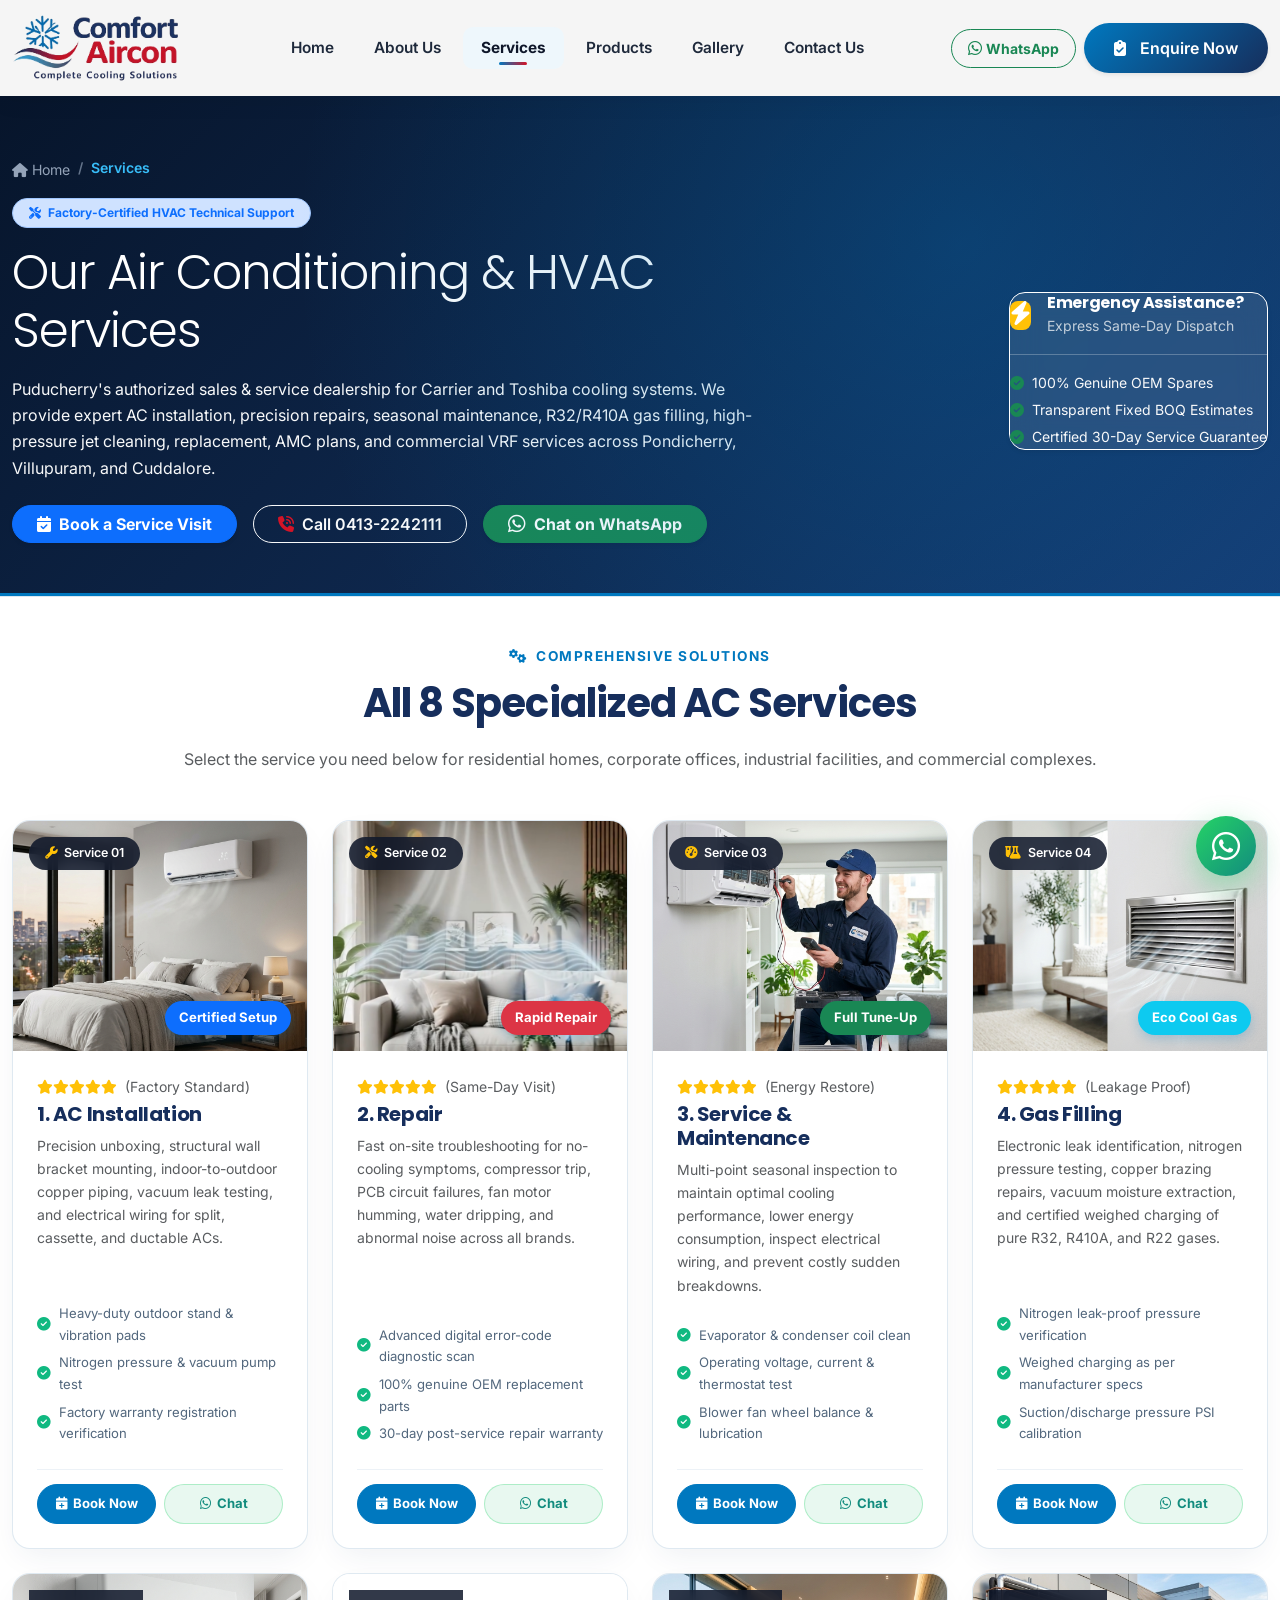
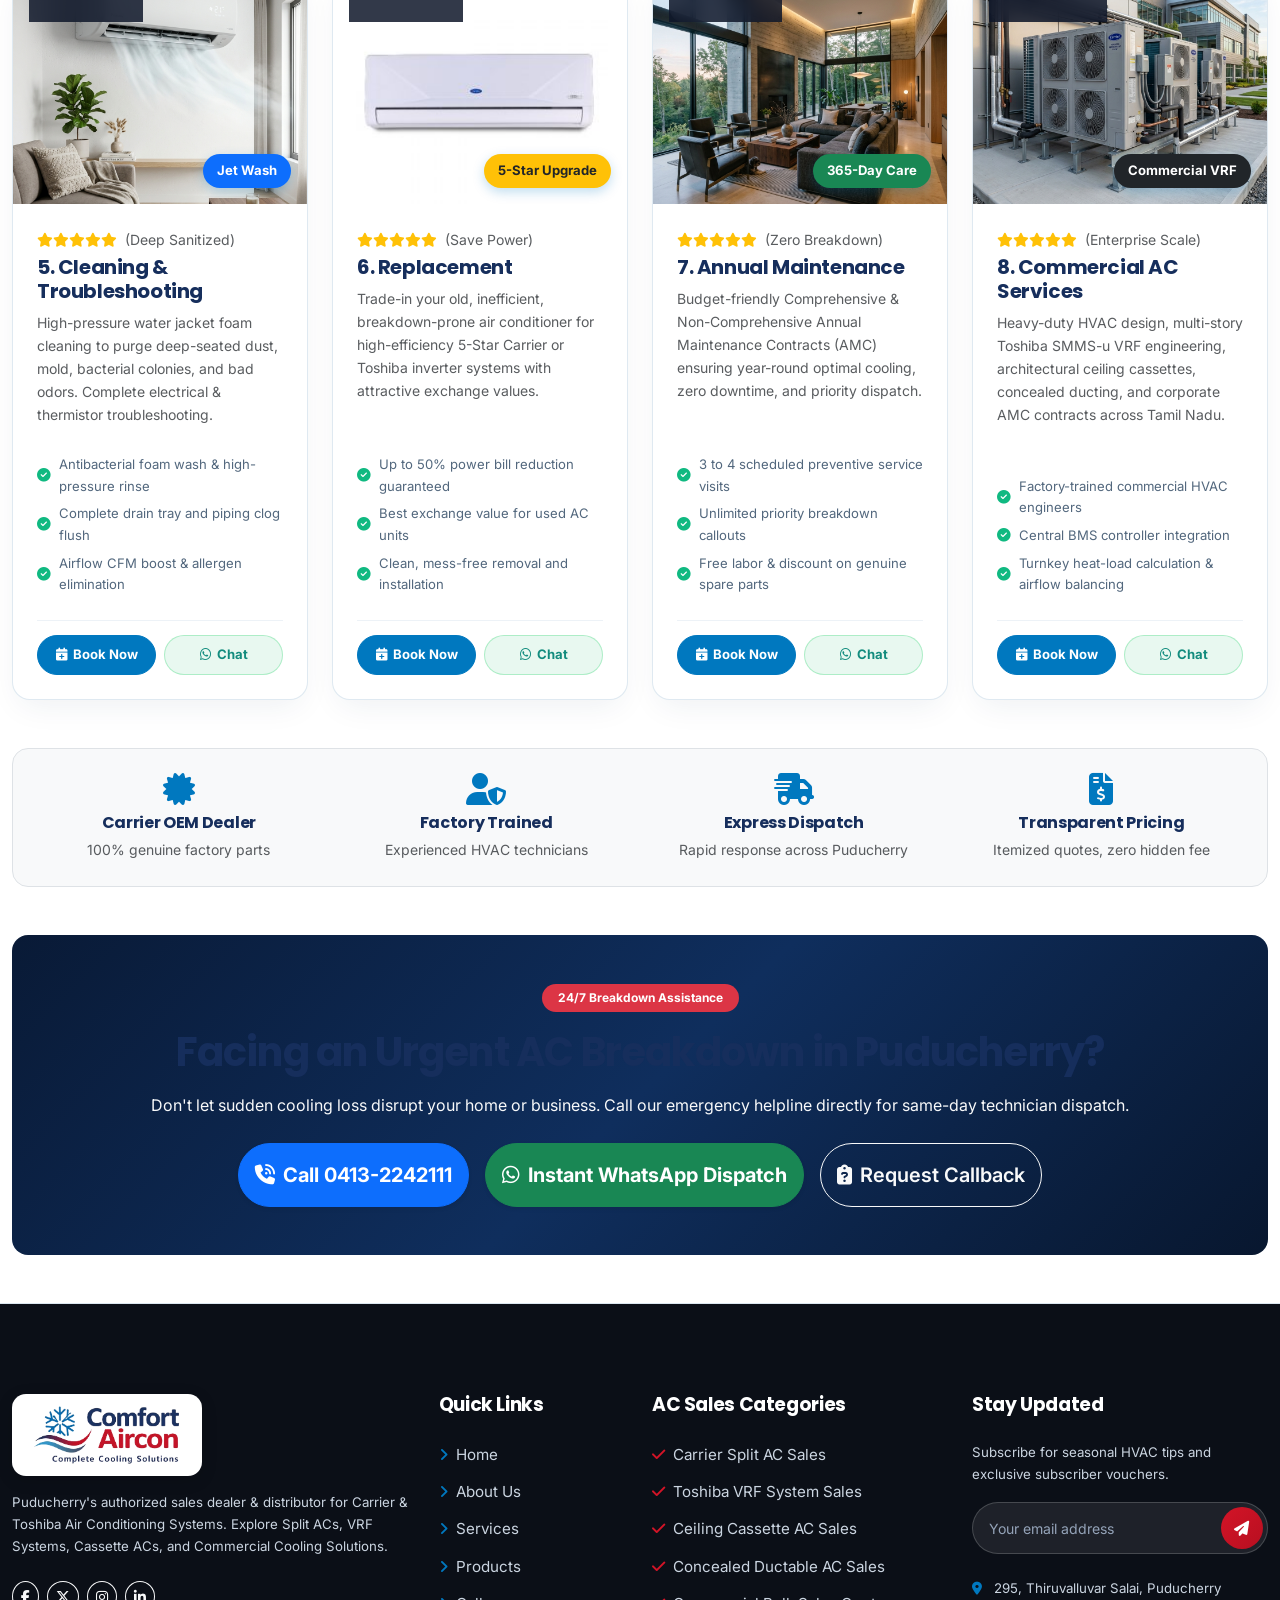
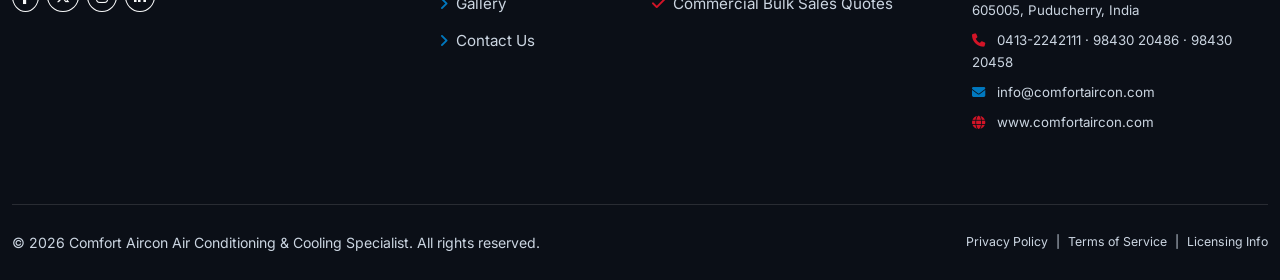
==== services.html @ bc4ba4ab "updates2" ====
<!DOCTYPE html>
<html lang="en">

<head>
    <meta charset="UTF-8">
    <meta name="viewport" content="width=device-width, initial-scale=1.0">
    <title>Air Conditioning Services & Maintenance | Comfort Aircon - Authorized Carrier & Toshiba Dealer</title>
    <meta name="description"
        content="Professional AC installation, repair, preventive maintenance, gas filling, jet wash cleaning, replacement, AMC, and commercial HVAC engineering in Pondicherry, Villupuram, and Cuddalore.">

    <!-- Favicon -->
    <link rel="icon" type="image/jpeg" href="images/logo.png">

    <!-- Google Fonts -->
    <link rel="preconnect" href="https://fonts.googleapis.com">
    <link rel="preconnect" href="https://fonts.gstatic.com" crossorigin>
    <link
        href="https://fonts.googleapis.com/css2?family=Inter:wght@300;400;500;600;700&family=Poppins:wght@500;600;700;800;900&display=swap"
        rel="stylesheet">

    <!-- Bootstrap 5.3 CDN -->
    <link href="https://cdn.jsdelivr.net/npm/bootstrap@5.3.3/dist/css/bootstrap.min.css" rel="stylesheet">

    <!-- FontAwesome Icons 6.5.1 CDN -->
    <link rel="stylesheet" href="https://cdnjs.cloudflare.com/ajax/libs/font-awesome/6.5.1/css/all.min.css">

    <!-- Custom CSS -->
    <link rel="stylesheet" href="style.css">
</head>

<body>



    <!-- 2. NAVIGATION BAR -->
    <nav class="navbar navbar-expand-xl navbar-hvac sticky-top" id="mainNav">
        <div class="container-xxl">
            <a class="navbar-brand d-flex align-items-center me-0 me-xl-4 py-0" href="#home">
                <img src="images/logo.png" alt="Comfort Aircon - Authorized Carrier AC Dealer" class="navbar-logo-img">
            </a>

            <button class="navbar-toggler border-0 shadow-none p-2" type="button" data-bs-toggle="collapse"
                data-bs-target="#hvacNavbarNav" aria-controls="hvacNavbarNav" aria-expanded="false"
                aria-label="Toggle navigation">
                <i class="fa-solid fa-bars-staggered fs-3 text-dark-navy"></i>
            </button>

            <div class="collapse navbar-collapse" id="hvacNavbarNav">
                <ul class="navbar-nav mx-auto mb-2 mb-xl-0 align-items-xl-center gap-xl-1">
                    <li class="nav-item"><a class="nav-link" href="index.html">Home</a></li>
                    <li class="nav-item"><a class="nav-link" href="about.html">About Us</a></li>
                    <li class="nav-item"><a class="nav-link active" href="services.html">Services</a></li>
                    <li class="nav-item"><a class="nav-link" href="products.html">Products</a></li>
                    <li class="nav-item"><a class="nav-link" href="gallery.html">Gallery</a></li>
                    <li class="nav-item"><a class="nav-link" href="contact.html">Contact Us</a></li>
                </ul>

                <div class="d-flex align-items-center gap-2 pt-3 pt-xl-0">
                    <a href="https://wa.me/919843020486?text=Hi%20Comfort%20Aircon%2C%20I%20would%20like%20to%20enquire%20about%20Carrier%20AC%20sales%20and%20service."
                        target="_blank"
                        class="btn btn-sm btn-outline-success rounded-pill px-3 py-2 fw-bold d-none d-lg-inline-flex align-items-center gap-1">
                        <i class="fa-brands fa-whatsapp fs-6"></i> WhatsApp
                    </a>

                    <a href="#appointmentModal" class="btn btn-custom-primary shadow-sm" data-bs-toggle="modal"
                        data-bs-target="#appointmentModal">
                        <i class="fa-solid fa-clipboard-check me-1"></i> Enquire Now
                    </a>
                </div>
            </div>
        </div>
    </nav>

    <!-- PAGE HEADER BANNER -->
    <header class="page-header-section">
        <div class="container-xxl">
            <nav aria-label="breadcrumb" class="mb-3">
                <ol class="breadcrumb breadcrumb-nav mb-0">
                    <li class="breadcrumb-item"><a href="index.html"><i class="fa-solid fa-house me-1"></i>Home</a></li>
                    <li class="breadcrumb-item active" aria-current="page">Services</li>
                </ol>
            </nav>
            <div class="row align-items-center gy-4">
                <div class="col-lg-8">
                    <span class="badge bg-primary-subtle text-primary border border-primary-subtle px-3 py-2 rounded-pill fw-bold small mb-3">
                        <i class="fa-solid fa-screwdriver-wrench me-1"></i> Factory-Certified HVAC Technical Support
                    </span>
                    <h1 class="display-5 fw-extrabold text-white mb-3">
                        Our Air Conditioning &amp; HVAC Services
                    </h1>
                    <p class="text-light opacity-90 fs-6 col-lg-11 mb-4">
                        Puducherry's authorized sales &amp; service dealership for Carrier and Toshiba cooling systems. We provide expert AC installation, precision repairs, seasonal maintenance, R32/R410A gas filling, high-pressure jet cleaning, replacement, AMC plans, and commercial VRF services across Pondicherry, Villupuram, and Cuddalore.
                    </p>
                    <div class="d-flex flex-wrap gap-3">
                        <a href="#appointmentModal" data-bs-toggle="modal" data-bs-target="#appointmentModal"
                            class="btn btn-primary rounded-pill px-4 py-2.5 fw-bold shadow-sm d-inline-flex align-items-center gap-2">
                            <i class="fa-solid fa-calendar-check"></i> Book a Service Visit
                        </a>
                        <a href="tel:04132242111"
                            class="btn btn-outline-light rounded-pill px-4 py-2.5 fw-semibold d-inline-flex align-items-center gap-2">
                            <i class="fa-solid fa-phone-volume text-accent-orange"></i> Call 0413-2242111
                        </a>
                        <a href="https://wa.me/919843020486?text=Hi%20Comfort%20Aircon%2C%20I%20would%20like%20to%20book%20an%20AC%20service."
                            target="_blank" rel="noopener noreferrer"
                            class="btn btn-success rounded-pill px-4 py-2.5 fw-bold shadow-sm d-inline-flex align-items-center gap-2">
                            <i class="fa-brands fa-whatsapp fs-5"></i> Chat on WhatsApp
                        </a>
                    </div>
                </div>
                <div class="col-lg-4 text-center text-lg-end d-none d-lg-block">
                    <div class="p-3.5 bg-white bg-opacity-10 rounded-4 border border-white border-opacity-20 d-inline-block text-start shadow-sm" style="backdrop-filter: blur(14px);">
                        <div class="d-flex align-items-center gap-3 mb-2">
                            <div class="p-2.5 rounded-3 bg-warning text-dark"><i class="fa-solid fa-bolt fs-4 text-white"></i></div>
                            <div>
                                <h6 class="mb-0 text-white fw-bold">Emergency Assistance?</h6>
                                <small class="text-light opacity-75">Express Same-Day Dispatch</small>
                            </div>
                        </div>
                        <hr class="my-2.5 border-white border-opacity-20">
                        <small class="text-light opacity-90 d-block mb-1"><i class="fa-solid fa-circle-check text-success me-1"></i> 100% Genuine OEM Spares</small>
                        <small class="text-light opacity-90 d-block mb-1"><i class="fa-solid fa-circle-check text-success me-1"></i> Transparent Fixed BOQ Estimates</small>
                        <small class="text-light opacity-90 d-block"><i class="fa-solid fa-circle-check text-success me-1"></i> Certified 30-Day Service Guarantee</small>
                    </div>
                </div>
            </div>
        </div>
    </header>

    <!-- 8 CORE SERVICES SECTION -->
    <main class="services-section py-5" id="services-grid" style="background: #FFFFFF;">
        <div class="container-xxl">
            <div class="text-center max-w-700 mx-auto mb-5">
                <span class="section-tag"><i class="fa-solid fa-gears me-1"></i> Comprehensive Solutions</span>
                <h2 class="section-title display-6 fw-bold">All 8 Specialized AC Services</h2>
                <p class="text-muted fs-6">Select the service you need below for residential homes, corporate offices, industrial facilities, and commercial complexes.</p>
            </div>

            <div class="row g-4">
                <!-- Service 1: AC Installation -->
                <div class="col-lg-3 col-md-6">
                    <div class="service-card d-flex flex-column h-100">
                        <div class="service-img-wrapper">
                            <img src="images/carrier-split.png" alt="AC Installation Service - Carrier & Toshiba">
                            <span class="service-badge"><i class="fa-solid fa-wrench me-1 text-warning"></i> Service 01</span>
                            <span class="service-price-tag bg-primary text-white">Certified Setup</span>
                        </div>
                        <div class="service-card-body d-flex flex-column flex-grow-1">
                            <div class="text-warning small mb-1">
                                <i class="fa-solid fa-star"></i><i class="fa-solid fa-star"></i><i class="fa-solid fa-star"></i><i class="fa-solid fa-star"></i><i class="fa-solid fa-star"></i>
                                <span class="text-muted ms-1">(Factory Standard)</span>
                            </div>
                            <h4 class="fw-bold fs-5 mb-2">1. AC Installation</h4>
                            <p class="text-muted small mb-3">
                                Precision unboxing, structural wall bracket mounting, indoor-to-outdoor copper piping, vacuum leak testing, and electrical wiring for split, cassette, and ductable ACs.
                            </p>
                            <ul class="service-card-feature-list">
                                <li><i class="fa-solid fa-circle-check"></i> Heavy-duty outdoor stand &amp; vibration pads</li>
                                <li><i class="fa-solid fa-circle-check"></i> Nitrogen pressure &amp; vacuum pump test</li>
                                <li><i class="fa-solid fa-circle-check"></i> Factory warranty registration verification</li>
                            </ul>
                            <div class="service-action-buttons">
                                <button class="btn-service-book" data-bs-toggle="modal" data-bs-target="#appointmentModal">
                                    <i class="fa-solid fa-calendar-plus"></i> Book Now
                                </button>
                                <a href="https://wa.me/919843020486?text=Hi%20Comfort%20Aircon%2C%20I%20would%20like%20to%20book%20AC%20Installation%20service." target="_blank" class="btn-service-whatsapp" title="WhatsApp Enquiry">
                                    <i class="fa-brands fa-whatsapp"></i> Chat
                                </a>
                            </div>
                        </div>
                    </div>
                </div>

                <!-- Service 2: Repair -->
                <div class="col-lg-3 col-md-6">
                    <div class="service-card d-flex flex-column h-100">
                        <div class="service-img-wrapper">
                            <img src="images/videoframe_5055.png" alt="AC Repair Service - Fast Troubleshooting">
                            <span class="service-badge"><i class="fa-solid fa-screwdriver-wrench me-1 text-warning"></i> Service 02</span>
                            <span class="service-price-tag bg-danger text-white">Rapid Repair</span>
                        </div>
                        <div class="service-card-body d-flex flex-column flex-grow-1">
                            <div class="text-warning small mb-1">
                                <i class="fa-solid fa-star"></i><i class="fa-solid fa-star"></i><i class="fa-solid fa-star"></i><i class="fa-solid fa-star"></i><i class="fa-solid fa-star"></i>
                                <span class="text-muted ms-1">(Same-Day Visit)</span>
                            </div>
                            <h4 class="fw-bold fs-5 mb-2">2. Repair</h4>
                            <p class="text-muted small mb-3">
                                Fast on-site troubleshooting for no-cooling symptoms, compressor trip, PCB circuit failures, fan motor humming, water dripping, and abnormal noise across all brands.
                            </p>
                            <ul class="service-card-feature-list">
                                <li><i class="fa-solid fa-circle-check"></i> Advanced digital error-code diagnostic scan</li>
                                <li><i class="fa-solid fa-circle-check"></i> 100% genuine OEM replacement parts</li>
                                <li><i class="fa-solid fa-circle-check"></i> 30-day post-service repair warranty</li>
                            </ul>
                            <div class="service-action-buttons">
                                <button class="btn-service-book" data-bs-toggle="modal" data-bs-target="#appointmentModal">
                                    <i class="fa-solid fa-calendar-plus"></i> Book Now
                                </button>
                                <a href="https://wa.me/919843020486?text=Hi%20Comfort%20Aircon%2C%20I%20would%20like%20to%20book%20AC%20Repair%20service." target="_blank" class="btn-service-whatsapp" title="WhatsApp Enquiry">
                                    <i class="fa-brands fa-whatsapp"></i> Chat
                                </a>
                            </div>
                        </div>
                    </div>
                </div>

                <!-- Service 3: Service & Maintenance -->
                <div class="col-lg-3 col-md-6">
                    <div class="service-card d-flex flex-column h-100">
                        <div class="service-img-wrapper">
                            <img src="images/hero_tech.png" alt="AC Service & Maintenance - Comprehensive Tune-up">
                            <span class="service-badge"><i class="fa-solid fa-gauge-high me-1 text-warning"></i> Service 03</span>
                            <span class="service-price-tag bg-success text-white">Full Tune-Up</span>
                        </div>
                        <div class="service-card-body d-flex flex-column flex-grow-1">
                            <div class="text-warning small mb-1">
                                <i class="fa-solid fa-star"></i><i class="fa-solid fa-star"></i><i class="fa-solid fa-star"></i><i class="fa-solid fa-star"></i><i class="fa-solid fa-star"></i>
                                <span class="text-muted ms-1">(Energy Restore)</span>
                            </div>
                            <h4 class="fw-bold fs-5 mb-2">3. Service &amp; Maintenance</h4>
                            <p class="text-muted small mb-3">
                                Multi-point seasonal inspection to maintain optimal cooling performance, lower energy consumption, inspect electrical wiring, and prevent costly sudden breakdowns.
                            </p>
                            <ul class="service-card-feature-list">
                                <li><i class="fa-solid fa-circle-check"></i> Evaporator &amp; condenser coil clean</li>
                                <li><i class="fa-solid fa-circle-check"></i> Operating voltage, current &amp; thermostat test</li>
                                <li><i class="fa-solid fa-circle-check"></i> Blower fan wheel balance &amp; lubrication</li>
                            </ul>
                            <div class="service-action-buttons">
                                <button class="btn-service-book" data-bs-toggle="modal" data-bs-target="#appointmentModal">
                                    <i class="fa-solid fa-calendar-plus"></i> Book Now
                                </button>
                                <a href="https://wa.me/919843020486?text=Hi%20Comfort%20Aircon%2C%20I%20would%20like%20to%20book%20Service%20and%20Maintenance." target="_blank" class="btn-service-whatsapp" title="WhatsApp Enquiry">
                                    <i class="fa-brands fa-whatsapp"></i> Chat
                                </a>
                            </div>
                        </div>
                    </div>
                </div>

                <!-- Service 4: Gas Filling -->
                <div class="col-lg-3 col-md-6">
                    <div class="service-card d-flex flex-column h-100">
                        <div class="service-img-wrapper">
                            <img src="images/duct.png" alt="AC Gas Filling - R32 & R410A Refrigerant Top-up">
                            <span class="service-badge"><i class="fa-solid fa-flask-vial me-1 text-warning"></i> Service 04</span>
                            <span class="service-price-tag bg-info text-white">Eco Cool Gas</span>
                        </div>
                        <div class="service-card-body d-flex flex-column flex-grow-1">
                            <div class="text-warning small mb-1">
                                <i class="fa-solid fa-star"></i><i class="fa-solid fa-star"></i><i class="fa-solid fa-star"></i><i class="fa-solid fa-star"></i><i class="fa-solid fa-star"></i>
                                <span class="text-muted ms-1">(Leakage Proof)</span>
                            </div>
                            <h4 class="fw-bold fs-5 mb-2">4. Gas Filling</h4>
                            <p class="text-muted small mb-3">
                                Electronic leak identification, nitrogen pressure testing, copper brazing repairs, vacuum moisture extraction, and certified weighed charging of pure R32, R410A, and R22 gases.
                            </p>
                            <ul class="service-card-feature-list">
                                <li><i class="fa-solid fa-circle-check"></i> Nitrogen leak-proof pressure verification</li>
                                <li><i class="fa-solid fa-circle-check"></i> Weighed charging as per manufacturer specs</li>
                                <li><i class="fa-solid fa-circle-check"></i> Suction/discharge pressure PSI calibration</li>
                            </ul>
                            <div class="service-action-buttons">
                                <button class="btn-service-book" data-bs-toggle="modal" data-bs-target="#appointmentModal">
                                    <i class="fa-solid fa-calendar-plus"></i> Book Now
                                </button>
                                <a href="https://wa.me/919843020486?text=Hi%20Comfort%20Aircon%2C%20I%20need%20AC%20Gas%20Filling%20service." target="_blank" class="btn-service-whatsapp" title="WhatsApp Enquiry">
                                    <i class="fa-brands fa-whatsapp"></i> Chat
                                </a>
                            </div>
                        </div>
                    </div>
                </div>

                <!-- Service 5: Cleaning & Troubleshooting -->
                <div class="col-lg-3 col-md-6">
                    <div class="service-card d-flex flex-column h-100">
                        <div class="service-img-wrapper">
                            <img src="images/ac.png" alt="AC Jet Cleaning and Troubleshooting Service">
                            <span class="service-badge"><i class="fa-solid fa-spray-can-sparkles me-1 text-warning"></i> Service 05</span>
                            <span class="service-price-tag bg-primary text-white">Jet Wash</span>
                        </div>
                        <div class="service-card-body d-flex flex-column flex-grow-1">
                            <div class="text-warning small mb-1">
                                <i class="fa-solid fa-star"></i><i class="fa-solid fa-star"></i><i class="fa-solid fa-star"></i><i class="fa-solid fa-star"></i><i class="fa-solid fa-star"></i>
                                <span class="text-muted ms-1">(Deep Sanitized)</span>
                            </div>
                            <h4 class="fw-bold fs-5 mb-2">5. Cleaning &amp; Troubleshooting</h4>
                            <p class="text-muted small mb-3">
                                High-pressure water jacket foam cleaning to purge deep-seated dust, mold, bacterial colonies, and bad odors. Complete electrical &amp; thermistor troubleshooting.
                            </p>
                            <ul class="service-card-feature-list">
                                <li><i class="fa-solid fa-circle-check"></i> Antibacterial foam wash &amp; high-pressure rinse</li>
                                <li><i class="fa-solid fa-circle-check"></i> Complete drain tray and piping clog flush</li>
                                <li><i class="fa-solid fa-circle-check"></i> Airflow CFM boost &amp; allergen elimination</li>
                            </ul>
                            <div class="service-action-buttons">
                                <button class="btn-service-book" data-bs-toggle="modal" data-bs-target="#appointmentModal">
                                    <i class="fa-solid fa-calendar-plus"></i> Book Now
                                </button>
                                <a href="https://wa.me/919843020486?text=Hi%20Comfort%20Aircon%2C%20I%20would%20like%20to%20book%20Cleaning%20and%20Troubleshooting." target="_blank" class="btn-service-whatsapp" title="WhatsApp Enquiry">
                                    <i class="fa-brands fa-whatsapp"></i> Chat
                                </a>
                            </div>
                        </div>
                    </div>
                </div>

                <!-- Service 6: Replacement -->
                <div class="col-lg-3 col-md-6">
                    <div class="service-card d-flex flex-column h-100">
                        <div class="service-img-wrapper">
                            <img src="images/carrier-split-ac.jpg" alt="AC Replacement and Exchange Upgrade">
                            <span class="service-badge"><i class="fa-solid fa-arrows-rotate me-1 text-warning"></i> Service 06</span>
                            <span class="service-price-tag bg-warning text-dark">5-Star Upgrade</span>
                        </div>
                        <div class="service-card-body d-flex flex-column flex-grow-1">
                            <div class="text-warning small mb-1">
                                <i class="fa-solid fa-star"></i><i class="fa-solid fa-star"></i><i class="fa-solid fa-star"></i><i class="fa-solid fa-star"></i><i class="fa-solid fa-star"></i>
                                <span class="text-muted ms-1">(Save Power)</span>
                            </div>
                            <h4 class="fw-bold fs-5 mb-2">6. Replacement</h4>
                            <p class="text-muted small mb-3">
                                Trade-in your old, inefficient, breakdown-prone air conditioner for high-efficiency 5-Star Carrier or Toshiba inverter systems with attractive exchange values.
                            </p>
                            <ul class="service-card-feature-list">
                                <li><i class="fa-solid fa-circle-check"></i> Up to 50% power bill reduction guaranteed</li>
                                <li><i class="fa-solid fa-circle-check"></i> Best exchange value for used AC units</li>
                                <li><i class="fa-solid fa-circle-check"></i> Clean, mess-free removal and installation</li>
                            </ul>
                            <div class="service-action-buttons">
                                <button class="btn-service-book" data-bs-toggle="modal" data-bs-target="#appointmentModal">
                                    <i class="fa-solid fa-calendar-plus"></i> Book Now
                                </button>
                                <a href="https://wa.me/919843020486?text=Hi%20Comfort%20Aircon%2C%20I%20would%20like%20to%20enquire%20about%20AC%20Replacement%20and%20Exchange." target="_blank" class="btn-service-whatsapp" title="WhatsApp Enquiry">
                                    <i class="fa-brands fa-whatsapp"></i> Chat
                                </a>
                            </div>
                        </div>
                    </div>
                </div>

                <!-- Service 7: Annual Maintenance -->
                <div class="col-lg-3 col-md-6">
                    <div class="service-card d-flex flex-column h-100">
                        <div class="service-img-wrapper">
                            <img src="images/livingroom.png" alt="Annual Maintenance Contract - AMC Plans">
                            <span class="service-badge"><i class="fa-solid fa-shield-halved me-1 text-warning"></i> Service 07</span>
                            <span class="service-price-tag bg-success text-white">365-Day Care</span>
                        </div>
                        <div class="service-card-body d-flex flex-column flex-grow-1">
                            <div class="text-warning small mb-1">
                                <i class="fa-solid fa-star"></i><i class="fa-solid fa-star"></i><i class="fa-solid fa-star"></i><i class="fa-solid fa-star"></i><i class="fa-solid fa-star"></i>
                                <span class="text-muted ms-1">(Zero Breakdown)</span>
                            </div>
                            <h4 class="fw-bold fs-5 mb-2">7. Annual Maintenance</h4>
                            <p class="text-muted small mb-3">
                                Budget-friendly Comprehensive &amp; Non-Comprehensive Annual Maintenance Contracts (AMC) ensuring year-round optimal cooling, zero downtime, and priority dispatch.
                            </p>
                            <ul class="service-card-feature-list">
                                <li><i class="fa-solid fa-circle-check"></i> 3 to 4 scheduled preventive service visits</li>
                                <li><i class="fa-solid fa-circle-check"></i> Unlimited priority breakdown callouts</li>
                                <li><i class="fa-solid fa-circle-check"></i> Free labor &amp; discount on genuine spare parts</li>
                            </ul>
                            <div class="service-action-buttons">
                                <button class="btn-service-book" data-bs-toggle="modal" data-bs-target="#appointmentModal">
                                    <i class="fa-solid fa-calendar-plus"></i> Book Now
                                </button>
                                <a href="https://wa.me/919843020486?text=Hi%20Comfort%20Aircon%2C%20I%20would%20like%20to%20enquire%20about%20Annual%20Maintenance%20AMC%20plans." target="_blank" class="btn-service-whatsapp" title="WhatsApp Enquiry">
                                    <i class="fa-brands fa-whatsapp"></i> Chat
                                </a>
                            </div>
                        </div>
                    </div>
                </div>

                <!-- Service 8: Commercial AC Services -->
                <div class="col-lg-3 col-md-6">
                    <div class="service-card d-flex flex-column h-100">
                        <div class="service-img-wrapper">
                            <img src="images/carrier-vrf.png" alt="Commercial AC Services - VRF, Cassette, Ductable">
                            <span class="service-badge"><i class="fa-solid fa-building-circle-check me-1 text-warning"></i> Service 08</span>
                            <span class="service-price-tag bg-dark text-white">Commercial VRF</span>
                        </div>
                        <div class="service-card-body d-flex flex-column flex-grow-1">
                            <div class="text-warning small mb-1">
                                <i class="fa-solid fa-star"></i><i class="fa-solid fa-star"></i><i class="fa-solid fa-star"></i><i class="fa-solid fa-star"></i><i class="fa-solid fa-star"></i>
                                <span class="text-muted ms-1">(Enterprise Scale)</span>
                            </div>
                            <h4 class="fw-bold fs-5 mb-2">8. Commercial AC Services</h4>
                            <p class="text-muted small mb-3">
                                Heavy-duty HVAC design, multi-story Toshiba SMMS-u VRF engineering, architectural ceiling cassettes, concealed ducting, and corporate AMC contracts across Tamil Nadu.
                            </p>
                            <ul class="service-card-feature-list">
                                <li><i class="fa-solid fa-circle-check"></i> Factory-trained commercial HVAC engineers</li>
                                <li><i class="fa-solid fa-circle-check"></i> Central BMS controller integration</li>
                                <li><i class="fa-solid fa-circle-check"></i> Turnkey heat-load calculation &amp; airflow balancing</li>
                            </ul>
                            <div class="service-action-buttons">
                                <button class="btn-service-book" data-bs-toggle="modal" data-bs-target="#appointmentModal">
                                    <i class="fa-solid fa-calendar-plus"></i> Book Now
                                </button>
                                <a href="https://wa.me/919843020486?text=Hi%20Comfort%20Aircon%2C%20I%20would%20like%20to%20consult%20on%20Commercial%20AC%20Services." target="_blank" class="btn-service-whatsapp" title="WhatsApp Enquiry">
                                    <i class="fa-brands fa-whatsapp"></i> Chat
                                </a>
                            </div>
                        </div>
                    </div>
                </div>
            </div>

            <!-- TRUST PILLARS BAR -->
            <div class="mt-5 p-4 rounded-4 bg-light border">
                <div class="row g-4 text-center">
                    <div class="col-6 col-md-3">
                        <i class="fa-solid fa-certificate fs-2 text-primary-blue mb-2"></i>
                        <h6 class="fw-bold text-dark-navy mb-1">Carrier OEM Dealer</h6>
                        <small class="text-muted">100% genuine factory parts</small>
                    </div>
                    <div class="col-6 col-md-3">
                        <i class="fa-solid fa-user-shield fs-2 text-primary-blue mb-2"></i>
                        <h6 class="fw-bold text-dark-navy mb-1">Factory Trained</h6>
                        <small class="text-muted">Experienced HVAC technicians</small>
                    </div>
                    <div class="col-6 col-md-3">
                        <i class="fa-solid fa-truck-fast fs-2 text-primary-blue mb-2"></i>
                        <h6 class="fw-bold text-dark-navy mb-1">Express Dispatch</h6>
                        <small class="text-muted">Rapid response across Puducherry</small>
                    </div>
                    <div class="col-6 col-md-3">
                        <i class="fa-solid fa-file-invoice-dollar fs-2 text-primary-blue mb-2"></i>
                        <h6 class="fw-bold text-dark-navy mb-1">Transparent Pricing</h6>
                        <small class="text-muted">Itemized quotes, zero hidden fee</small>
                    </div>
                </div>
            </div>

            <!-- EMERGENCY HELPLINE BANNER -->
            <div class="mt-5 p-4.5 p-lg-5 rounded-4 text-white text-center position-relative overflow-hidden shadow-md"
                style="background: linear-gradient(135deg, #091A36 0%, #0F2E5D 50%, #08172F 100%);">
                <div class="position-relative z-2">
                    <span class="badge bg-danger px-3 py-2 rounded-pill fw-bold mb-3">24/7 Breakdown Assistance</span>
                    <h3 class="display-6 fw-bold mb-3">Facing an Urgent AC Breakdown in Puducherry?</h3>
                    <p class="text-light opacity-90 fs-6 max-w-700 mx-auto mb-4">
                        Don't let sudden cooling loss disrupt your home or business. Call our emergency helpline directly for same-day technician dispatch.
                    </p>
                    <div class="d-flex flex-wrap gap-3 justify-content-center">
                        <a href="tel:04132242111" class="btn btn-primary btn-lg rounded-pill px-4.5 py-3 fw-bold shadow-sm d-inline-flex align-items-center gap-2">
                            <i class="fa-solid fa-phone-volume"></i> Call 0413-2242111
                        </a>
                        <a href="https://wa.me/919843020486?text=Hi%20Comfort%20Aircon%2C%20I%20have%20an%20urgent%20AC%20repair%20requirement." target="_blank"
                            class="btn btn-success btn-lg rounded-pill px-4.5 py-3 fw-bold shadow-sm d-inline-flex align-items-center gap-2">
                            <i class="fa-brands fa-whatsapp fs-5"></i> Instant WhatsApp Dispatch
                        </a>
                        <a href="#appointmentModal" data-bs-toggle="modal" data-bs-target="#appointmentModal"
                            class="btn btn-outline-light btn-lg rounded-pill px-4.5 py-3 fw-semibold d-inline-flex align-items-center gap-2">
                            <i class="fa-solid fa-clipboard-question"></i> Request Callback
                        </a>
                    </div>
                </div>
            </div>
        </div>
    </main>

<!-- 13. FOOTER SECTION -->
    <footer class="footer-section" id="contact">
        <div class="container-xxl">
            <div class="row gy-5">
                <!-- Col 1: Brand Info -->
                <div class="col-lg-4 col-md-6">
                    <a class="d-inline-block mb-3 text-decoration-none" href="#home">
                        <div class="footer-logo-box">
                            <img src="images/logo.png" alt="Comfort Aircon - Complete Cooling Solutions"
                                class="footer-logo-img">
                        </div>
                    </a>
                    <p class="small text-light-slate mb-4">
                        Puducherry's authorized sales dealer & distributor for Carrier & Toshiba Air Conditioning
                        Systems. Explore Split ACs, VRF Systems, Cassette ACs, and Commercial Cooling Solutions.
                    </p>
                    <div class="d-flex gap-2 social-icons">
                        <a href="#" class="btn btn-sm rounded-circle btn-outline-light"><i
                                class="fa-brands fa-facebook-f"></i></a>
                        <a href="#" class="btn btn-sm rounded-circle btn-outline-light"><i
                                class="fa-brands fa-x-twitter"></i></a>
                        <a href="#" class="btn btn-sm rounded-circle btn-outline-light"><i
                                class="fa-brands fa-instagram"></i></a>
                        <a href="#" class="btn btn-sm rounded-circle btn-outline-light"><i
                                class="fa-brands fa-linkedin-in"></i></a>
                    </div>
                </div>

                <!-- Col 2: Quick Links -->
                <div class="col-lg-2 col-md-6">
                    <h5 class="footer-title">Quick Links</h5>
                    <ul class="footer-links">
                        <li><a href="index.html"><i class="fa-solid fa-angle-right me-2 text-primary-blue"></i>Home</a>
                        </li>
                        <li><a href="about.html"><i class="fa-solid fa-angle-right me-2 text-primary-blue"></i>About
                                Us</a></li>
                        <li><a href="services.html"><i
                                    class="fa-solid fa-angle-right me-2 text-primary-blue"></i>Services</a></li>
                        <li><a href="products.html"><i
                                    class="fa-solid fa-angle-right me-2 text-primary-blue"></i>Products</a></li>
                        <li><a href="gallery.html"><i
                                    class="fa-solid fa-angle-right me-2 text-primary-blue"></i>Gallery</a></li>
                        <li><a href="contact.html"><i class="fa-solid fa-angle-right me-2 text-primary-blue"></i>Contact
                                Us</a></li>
                    </ul>
                </div>

                <!-- Col 3: AC Categories Offered -->
                <div class="col-lg-3 col-md-6">
                    <h5 class="footer-title">AC Sales Categories</h5>
                    <ul class="footer-links">
                        <li><a href="#services"><i class="fa-solid fa-check me-2 text-accent-orange"></i>Carrier
                                Split
                                AC Sales</a></li>
                        <li><a href="#services"><i class="fa-solid fa-check me-2 text-accent-orange"></i>Toshiba VRF
                                System Sales</a></li>
                        <li><a href="#services"><i class="fa-solid fa-check me-2 text-accent-orange"></i>Ceiling
                                Cassette AC Sales</a></li>
                        <li><a href="#services"><i class="fa-solid fa-check me-2 text-accent-orange"></i>Concealed
                                Ductable AC Sales</a></li>
                        <li><a href="#appointmentModal" data-bs-toggle="modal" data-bs-target="#appointmentModal"><i
                                    class="fa-solid fa-check me-2 text-accent-orange"></i>Commercial
                                Bulk
                                Sales Quotes</a></li>
                    </ul>
                </div>

                <!-- Col 4: Newsletter & Contact Info -->
                <div class="col-lg-3 col-md-6">
                    <h5 class="footer-title">Stay Updated</h5>
                    <p class="small text-light-slate mb-3">Subscribe for seasonal HVAC tips and exclusive subscriber
                        vouchers.</p>
                    <form id="newsletterForm" class="mb-4">
                        <div class="newsletter-input-group">
                            <input type="email" class="form-control" placeholder="Your email address" required
                                id="newsletterEmail" aria-label="Your email address">
                            <button class="btn-newsletter" type="submit" aria-label="Subscribe to newsletter">
                                <i class="fa-solid fa-paper-plane"></i>
                            </button>
                        </div>
                    </form>
                    <div class="small text-light-slate">
                        <p class="mb-2"><i class="fa-solid fa-location-dot text-primary-blue me-2"></i> 295,
                            Thiruvalluvar Salai, Puducherry 605005, Puducherry, India</p>
                        <p class="mb-2"><i class="fa-solid fa-phone text-accent-orange me-2"></i> <a
                                href="tel:04132242111" class="text-light-slate text-decoration-none">0413-2242111</a>
                            &middot; <a href="tel:9843020486" class="text-light-slate text-decoration-none">98430
                                20486</a> &middot; <a href="tel:9843020458"
                                class="text-light-slate text-decoration-none">98430 20458</a></p>
                        <p class="mb-2"><i class="fa-solid fa-envelope text-primary-blue me-2"></i> <a
                                href="mailto:info@comfortaircon.com"
                                class="text-light-slate text-decoration-none">info@comfortaircon.com</a></p>
                        <p class="mb-0"><i class="fa-solid fa-globe text-accent-orange me-2"></i> <a
                                href="https://www.comfortaircon.com" target="_blank"
                                class="text-light-slate text-decoration-none">www.comfortaircon.com</a></p>
                    </div>
                </div>
            </div>

            <div
                class="footer-bottom d-flex flex-column flex-md-row justify-content-between align-items-center text-center text-md-start">
                <p class="mb-2 mb-md-0 text-light-slate">© 2026 Comfort Aircon Air Conditioning & Cooling
                    Specialist.
                    All rights
                    reserved.</p>
                <div class="d-flex flex-wrap gap-2 justify-content-center justify-content-md-end small">
                    <a href="#" class="text-light-slate">Privacy Policy</a>
                    <span class="text-light-slate">|</span>
                    <a href="#" class="text-light-slate">Terms of Service</a>
                    <span class="text-light-slate">|</span>
                    <a href="#" class="text-light-slate">Licensing Info</a>
                </div>
            </div>
        </div>
    </footer>

    <!-- Appointment Modal -->
    <div class="modal fade" id="appointmentModal" tabindex="-1" aria-hidden="true">
        <div class="modal-dialog modal-dialog-centered">
            <div class="modal-content border-0 rounded-4 shadow-lg">
                <div class="modal-header bg-dark-navy text-white rounded-top-4">
                    <h5 class="modal-title fw-bold"><i
                            class="fa-solid fa-calendar-check me-2 text-accent-orange"></i>Book HVAC Appointment
                    </h5>
                    <button type="button" class="btn-close btn-close-white" data-bs-dismiss="modal"
                        aria-label="Close"></button>
                </div>
                <div class="modal-body p-4">
                    <form id="modalAppointmentForm">
                        <div class="mb-3">
                            <label class="form-label small fw-bold">Full Name</label>
                            <input type="text" class="form-control form-control-custom" required
                                placeholder="John Smith">
                        </div>
                        <div class="mb-3">
                            <label class="form-label small fw-bold">Phone Number</label>
                            <input type="tel" class="form-control form-control-custom" required
                                placeholder="(555) 123-4567">
                        </div>
                        <div class="mb-3">
                            <label class="form-label small fw-bold">Preferred Date</label>
                            <input type="date" class="form-control form-control-custom" required>
                        </div>
                        <button type="submit" class="btn btn-custom-accent w-100 py-2 mt-2">Confirm Appointment
                            Booking</button>
                    </form>
                </div>
            </div>
        </div>
    </div>

    <!-- Toast Notification Container -->
    <div class="toast-container position-fixed bottom-0 end-0 p-3" style="z-index: 1090;">
        <div id="actionToast" class="toast align-items-center text-bg-dark border-0 rounded-3 shadow-lg" role="alert"
            aria-live="assertive" aria-atomic="true">
            <div class="d-flex">
                <div class="toast-body d-flex align-items-center gap-2">
                    <i class="fa-solid fa-circle-check text-success fs-5" id="toastIcon"></i>
                    <span id="toastMessage">Success action recorded!</span>
                </div>
                <button type="button" class="btn-close btn-close-white me-2 m-auto" data-bs-dismiss="toast"
                    aria-label="Close"></button>
            </div>
        </div>
    </div>

    <!-- Product Quick View Modal -->
    <div class="modal fade" id="productSpecModal" tabindex="-1" aria-hidden="true">
        <div class="modal-dialog modal-dialog-centered modal-lg">
            <div class="modal-content border-0 rounded-4 shadow-lg">
                <div class="modal-header bg-dark-navy text-white rounded-top-4">
                    <h5 class="modal-title fw-bold" id="specModalTitle"><i
                            class="fa-solid fa-snowflake me-2 text-primary-blue"></i>Product Technical
                        Specifications
                    </h5>
                    <button type="button" class="btn-close btn-close-white" data-bs-dismiss="modal"
                        aria-label="Close"></button>
                </div>
                <div class="modal-body p-4">
                    <div class="row align-items-center gy-4">
                        <div class="col-md-5 text-center">
                            <div class="p-3 bg-light-gray rounded-4 border">
                                <img src="images/carrier-split.png" id="specModalImg" alt="Product Spec Image"
                                    class="img-fluid rounded-3" style="max-height: 220px; object-fit: contain;">
                            </div>
                        </div>
                        <div class="col-md-7">
                            <span class="badge bg-primary-blue text-white px-3 py-1 rounded-pill mb-2"
                                id="specModalBrand">Carrier System</span>
                            <h3 class="fw-bold text-dark-navy mb-2" id="specModalName">Carrier AC Model</h3>
                            <p class="text-muted small mb-3" id="specModalDesc">Official Carrier/Toshiba certified
                                system engineered for superior cooling efficiency and durable long-term performance.
                            </p>

                            <div class="p-3 bg-light rounded-3 border mb-4">
                                <strong class="d-block text-dark-navy small mb-1"><i
                                        class="fa-solid fa-microchip text-primary-blue me-1"></i> Technical
                                    Highlights:</strong>
                                <span class="small text-muted d-block" id="specModalHighlights">Loading
                                    specifications...</span>
                            </div>

                            <div class="d-flex flex-wrap gap-2">
                                <a href="#appointmentModal" class="btn btn-custom-accent rounded-pill px-4"
                                    data-bs-toggle="modal" data-bs-target="#appointmentModal">
                                    <i class="fa-solid fa-file-invoice-dollar me-1"></i> Request Price Quote
                                </a>
                                <a href="tel:04132242111" class="btn btn-custom-outline rounded-pill px-4">
                                    <i class="fa-solid fa-phone me-1"></i> Call Specialist
                                </a>
                            </div>
                        </div>
                    </div>
                </div>
            </div>
        </div>
    </div>

    <!-- Floating Call Button -->
    <a href="tel:04132242111" class="floating-call-btn" title="Call Comfort Aircon (0413-2242111)">
        <i class="fa-solid fa-phone-volume"></i>
    </a>

    <!-- Floating WhatsApp Button -->
    <a href="https://wa.me/919843020486?text=Hi%20Comfort%20Aircon,%20I%20need%20assistance%20with%20Carrier%20AC%20sales%20and%20service"
        target="_blank" rel="noopener noreferrer" class="floating-whatsapp-btn"
        title="Chat with Comfort Aircon on WhatsApp">
        <i class="fa-brands fa-whatsapp"></i>
    </a>

    <!-- Mobile Sticky Bottom Action Bar (Call, WhatsApp, Enquire) -->
    <nav class="mobile-bottom-bar" id="mobileBottomBar" aria-label="Quick Mobile Actions">
        <a href="tel:04132242111" class="mobile-bar-btn mobile-bar-call" id="mobileBarCallBtn"
            title="Call Comfort Aircon Now">
            <i class="fa-solid fa-phone-volume"></i>
            <span>Call Now</span>
        </a>
        <a href="https://wa.me/919843020486?text=Hi%20Comfort%20Aircon%2C%20I%20would%20like%20to%20enquire%20about%20Carrier%20AC%20sales%20and%20service."
            target="_blank" rel="noopener noreferrer" class="mobile-bar-btn mobile-bar-whatsapp"
            id="mobileBarWhatsAppBtn" title="WhatsApp Comfort Aircon">
            <i class="fa-brands fa-whatsapp"></i>
            <span>WhatsApp</span>
        </a>
        <a href="#appointmentModal" class="mobile-bar-btn mobile-bar-enquire" id="mobileBarEnquireBtn"
            title="Enquire / Request Quote" data-bs-toggle="modal" data-bs-target="#appointmentModal">
            <i class="fa-solid fa-clipboard-question"></i>
            <span>Enquire</span>
        </a>
    </nav>

    <!-- Bootstrap JS Bundle CDN -->
    <script src="https://cdn.jsdelivr.net/npm/bootstrap@5.3.3/dist/js/bootstrap.bundle.min.js"></script>

    <!-- Custom Script -->
    <script src="script.js"></script>
</body>

</html>
---- style.css ----
/* ==========================================================================
   Comfort Aircon - Premium Modern HVAC & Air Conditioning Custom Stylesheet
   Design Tokens:
   - Primary Blue: #2B78E4 / Hover: #1B65CD
   - Accent Red/Orange: #FF5722 / Hover: #E64A19
   - Dark Navy: #0F172A / Light Navy: #1E293B
   - Soft Backgrounds: #F8FAFC / #F1F5F9
   ========================================================================== */

@import url('https://fonts.googleapis.com/css2?family=Inter:wght@300;400;500;600;700&family=Poppins:wght@500;600;700;800;900&display=swap');

:root {
  --color-navy: #162E5C;
  --color-primary-blue: #0078BF;
  --color-accent-orange: #D31427;

  --primary-blue: #0078BF;
  --primary-dark-blue: #162E5C;
  --primary-glow: rgba(0, 120, 191, 0.25);
  --accent-orange: #D31427;
  --accent-orange-hover: #B70F20;
  --accent-orange-glow: rgba(211, 20, 39, 0.25);
  --dark-navy: #162E5C;
  --light-navy: #1E3A75;
  --light-bg: #F4F8FA;
  --light-bg-alt: #EBF3F8;
  --border-color: #DCE7F0;
  --text-dark: #162E5C;
  --text-muted: #52677D;
  --text-light: #F8FAFC;
  --accent-gold: #FFB703;
  --card-shadow: 0 12px 32px -8px rgba(22, 46, 92, 0.08);
  --hover-shadow: 0 24px 48px -12px rgba(0, 120, 191, 0.22);
  --transition-fast: all 0.35s cubic-bezier(0.4, 0, 0.2, 1);
}

.text-navy {
  color: var(--dark-navy) !important;
  -webkit-text-fill-color: var(--dark-navy) !important;
}

/* Base Styles */
html {
  scroll-behavior: smooth;
  font-size: 16px;
  overflow-x: hidden !important;
  max-width: 100vw;
  height: 100%;
  background-color: #0B0F17 !important;
}

body {
  font-family: 'Inter', sans-serif;
  color: var(--text-dark);
  line-height: 1.65;
  width: 100%;
  min-height: 100vh;
  display: flex;
  flex-direction: column;
  margin: 0;
  padding: 0;
  background-color: #0B0F17 !important;
}

h1,
h2,
h3,
h4,
h5,
h6,
.font-heading {
  font-family: 'Poppins', sans-serif;
  font-weight: 700;
  color: var(--dark-navy);
  letter-spacing: -0.02em;
}

a {
  text-decoration: none;
  transition: var(--transition-fast);
}

.text-primary-blue {
  color: var(--primary-blue) !important;
}

.bg-primary-blue {
  background-color: var(--primary-blue) !important;
}

.text-accent-orange {
  color: var(--accent-orange) !important;
}

.bg-accent-orange {
  background-color: var(--accent-orange) !important;
}

.text-dark-navy {
  color: var(--dark-navy) !important;
  -webkit-text-fill-color: var(--dark-navy) !important;
}

.bg-dark-navy {
  background-color: var(--dark-navy) !important;
}

.bg-light-navy {
  background-color: var(--light-navy) !important;
}

.bg-light-gray {
  background-color: var(--light-bg) !important;
}

.text-light-slate {
  color: #CBD5E1 !important;
}

.badge-white-pill {
  background-color: #FFFFFF !important;
  color: var(--dark-navy) !important;
  font-weight: 700;
  padding: 6px 16px;
  border-radius: 50px;
  font-size: 0.85rem;
  display: inline-block;
  box-shadow: 0 2px 8px rgba(0, 0, 0, 0.15);
}

/* Soft Badges */
.badge-soft-blue {
  background-color: #DBEAFE !important;
  color: #1D4ED8 !important;
  font-weight: 700;
  padding: 6px 14px;
  border-radius: 50px;
  font-size: 0.8rem;
  display: inline-block;
  max-width: 100%;
  white-space: normal !important;
}

.badge-soft-danger {
  background-color: #FEE2E2 !important;
  color: #DC2626 !important;
  font-weight: 700;
  padding: 6px 14px;
  border-radius: 50px;
  font-size: 0.8rem;
  display: inline-block;
  max-width: 100%;
  white-space: normal !important;
}

.badge-soft-success {
  background-color: #DCFCE7 !important;
  color: #15803D !important;
  font-weight: 700;
  padding: 6px 14px;
  border-radius: 50px;
  font-size: 0.8rem;
  display: inline-block;
  max-width: 100%;
  white-space: normal !important;
}

.badge-soft-gold {
  background-color: #FEF3C7 !important;
  color: #B45309 !important;
  font-weight: 700;
  padding: 6px 14px;
  border-radius: 50px;
  font-size: 0.8rem;
  display: inline-block;
  max-width: 100%;
  white-space: normal !important;
}

.text-accent-gold {
  color: #F59E0B !important;
}

.bg-accent-gold {
  background-color: #F59E0B !important;
  color: #FFFFFF !important;
}

/* Buttons & CTAs */
.btn-custom-primary {
  background: linear-gradient(135deg, var(--primary-blue) 0%, var(--primary-dark-blue) 100%);
  color: #FFFFFF;
  font-weight: 600;
  padding: 13px 30px;
  border-radius: 50px;
  border: none;
  box-shadow: 0 6px 20px var(--primary-glow);
  transition: var(--transition-fast);
  display: inline-flex;
  align-items: center;
  gap: 10px;
}

.btn-custom-primary:hover {
  background: linear-gradient(135deg, var(--primary-dark-blue) 0%, #124A99 100%);
  color: #FFFFFF;
  transform: translateY(-3px);
  box-shadow: 0 10px 28px rgba(43, 120, 228, 0.4);
}

.btn-custom-accent {
  background: linear-gradient(135deg, var(--accent-orange) 0%, var(--accent-orange-hover) 100%);
  color: #FFFFFF;
  font-weight: 600;
  padding: 13px 30px;
  border-radius: 50px;
  border: none;
  box-shadow: 0 6px 20px var(--accent-orange-glow);
  transition: var(--transition-fast);
  display: inline-flex;
  align-items: center;
  gap: 10px;
}

.btn-custom-accent:hover {
  background: linear-gradient(135deg, var(--accent-orange-hover) 0%, #A00C1A 100%);
  color: #FFFFFF;
  transform: translateY(-3px);
  box-shadow: 0 10px 28px rgba(211, 20, 39, 0.45);
}

.btn-custom-outline {
  background: rgba(255, 255, 255, 0.8);
  backdrop-filter: blur(8px);
  color: var(--dark-navy);
  font-weight: 600;
  padding: 12px 28px;
  border-radius: 50px;
  border: 2px solid rgba(43, 120, 228, 0.3);
  transition: var(--transition-fast);
  display: inline-flex;
  align-items: center;
  gap: 10px;
}

.btn-custom-outline:hover {
  background: var(--primary-blue);
  color: #FFFFFF;
  border-color: var(--primary-blue);
  transform: translateY(-3px);
  box-shadow: 0 8px 24px var(--primary-glow);
}

/* 1. TOP UTILITY HEADER */
.top-utility-bar {
  background: linear-gradient(90deg, #162E5C 0%, #1E3A75 100%);
  color: #94A3B8;
  font-size: 0.85rem;
  padding: 7px 0;
  border-bottom: 1px solid rgba(255, 255, 255, 0.08);
}

.utility-divider {
  width: 1px;
  height: 14px;
  background: rgba(255, 255, 255, 0.15);
  display: inline-block;
}

.top-utility-bar a {
  color: #CBD5E1;
  transition: var(--transition-fast);
}

.top-utility-bar a:hover {
  color: var(--accent-orange);
}

.top-utility-bar .social-icons a {
  width: 28px;
  height: 28px;
  border-radius: 50%;
  background: rgba(255, 255, 255, 0.08);
  color: #94A3B8;
  display: inline-flex;
  align-items: center;
  justify-content: center;
  margin-left: 6px;
  font-size: 0.75rem;
  transition: var(--transition-fast);
}

.top-utility-bar .social-icons a:hover {
  background: var(--primary-blue);
  color: #FFFFFF;
  transform: translateY(-2px);
}

/* 2. NAVIGATION BAR */
.navbar-hvac {
  background: rgba(255, 255, 255, 0.96);
  backdrop-filter: blur(16px);
  box-shadow: 0 4px 24px rgba(15, 23, 42, 0.06);
  padding: 14px 0;
  transition: var(--transition-fast);
}

.navbar-hvac.scrolled {
  padding: 10px 0;
  box-shadow: 0 10px 30px rgba(15, 23, 42, 0.12);
}

.navbar-logo-img {
  height: 68px;
  max-height: 68px;
  width: auto;
  object-fit: contain;
  mix-blend-mode: multiply;
  transition: var(--transition-fast);
}

.navbar-hvac.scrolled .navbar-logo-img {
  height: 56px;
  max-height: 56px;
}

.footer-logo-box {
  background: #FFFFFF;
  padding: 10px 20px;
  border-radius: 14px;
  box-shadow: 0 4px 16px rgba(0, 0, 0, 0.15);
  display: inline-flex;
  align-items: center;
  border: 1px solid rgba(255, 255, 255, 0.2);
  transition: var(--transition-fast);
}

.footer-logo-box:hover {
  transform: translateY(-2px);
  box-shadow: 0 8px 24px rgba(0, 0, 0, 0.25);
}

.footer-logo-img {
  height: 60px;
  max-height: 60px;
  width: auto;
  object-fit: contain;
}

.navbar-brand .brand-logo-icon {
  width: 44px;
  height: 44px;
  border-radius: 14px;
  background: linear-gradient(135deg, var(--primary-blue), var(--accent-orange));
  color: #FFFFFF;
  display: inline-flex;
  align-items: center;
  justify-content: center;
  font-size: 1.4rem;
  box-shadow: 0 4px 14px rgba(43, 120, 228, 0.35);
}

.brand-text-block {
  display: flex;
  flex-direction: column;
  justify-content: center;
}

.brand-main-title {
  line-height: 1 !important;
  margin-bottom: 2px !important;
}

.brand-subtext {
  font-size: 0.65rem;
  letter-spacing: 1.2px;
  line-height: 1 !important;
  margin-top: 0 !important;
}

.navbar-hvac .nav-link {
  font-weight: 600;
  font-size: 0.96rem;
  color: #1E293B;
  padding: 8px 18px !important;
  border-radius: 10px;
  position: relative;
  white-space: nowrap !important;
  transition: var(--transition-fast);
  display: inline-flex;
  align-items: center;
  justify-content: center;
}

.navbar-hvac .nav-link:hover {
  color: var(--primary-blue);
  background-color: rgba(0, 120, 191, 0.05);
}

.navbar-hvac .nav-link.active {
  color: #0F172A;
  font-weight: 700;
  background-color: #EEF7FC;
}

.navbar-hvac .nav-link.active::after {
  content: '';
  position: absolute;
  bottom: 4px;
  left: 50%;
  transform: translateX(-50%);
  width: 28px;
  height: 3px;
  border-radius: 3px;
  background: linear-gradient(90deg, #0078BF 0%, #D31427 100%);
}

.nav-phone-btn-outline {
  display: inline-flex;
  align-items: center;
  gap: 8px;
  padding: 7px 18px;
  border-radius: 50px;
  border: 1.5px solid #D31427;
  color: #D31427 !important;
  font-weight: 700;
  font-size: 0.88rem;
  text-decoration: none !important;
  transition: var(--transition-fast);
  background: transparent;
}

.nav-phone-btn-outline:hover {
  background: #D31427;
  color: #FFFFFF !important;
  box-shadow: 0 4px 14px rgba(211, 20, 39, 0.25);
}

.nav-phone-btn-outline i {
  font-size: 0.95rem;
  color: #D31427;
  transition: var(--transition-fast);
}

.nav-phone-btn-outline:hover i {
  color: #FFFFFF;
}

.nav-phone-pill {
  background: var(--light-bg);
  border: 1px solid var(--border-color);
  padding: 6px 14px;
  border-radius: 50px;
  align-items: center;
  gap: 10px;
  transition: var(--transition-fast);
}

.nav-phone-pill:hover {
  border-color: var(--primary-blue);
  background: #FFFFFF;
  box-shadow: 0 4px 12px rgba(43, 120, 228, 0.15);
}

.phone-pill-icon {
  width: 30px;
  height: 30px;
  border-radius: 50%;
  background: rgba(255, 87, 34, 0.12);
  color: var(--accent-orange);
  display: flex;
  align-items: center;
  justify-content: center;
  font-size: 0.85rem;
}

.search-trigger-btn {
  width: 42px;
  height: 42px;
  border-radius: 50%;
  border: 1px solid var(--border-color);
  background: var(--light-bg);
  color: var(--dark-navy);
  display: flex;
  align-items: center;
  justify-content: center;
  transition: var(--transition-fast);
  cursor: pointer;
}

.search-trigger-btn:hover {
  background: var(--primary-blue);
  color: #FFFFFF;
  border-color: var(--primary-blue);
  transform: scale(1.05);
}

/* 3. HERO / BANNER SECTION */
.hero-section {
  position: relative;
  background: linear-gradient(135deg, #F0F6FF 0%, #E8F2FD 50%, #F5F8FF 100%);
  padding: 40px 0 60px;
  overflow: hidden;
}

/* Glowing Ambient Orbs */
.hero-section::before {
  content: '';
  position: absolute;
  top: -80px;
  right: -80px;
  width: 550px;
  height: 550px;
  border-radius: 50%;
  background: radial-gradient(circle, rgba(43, 120, 228, 0.18) 0%, rgba(255, 255, 255, 0) 70%);
  pointer-events: none;
}

.hero-section::after {
  content: '';
  position: absolute;
  bottom: -100px;
  left: -100px;
  width: 450px;
  height: 450px;
  border-radius: 50%;
  background: radial-gradient(circle, rgba(255, 87, 34, 0.12) 0%, rgba(255, 255, 255, 0) 70%);
  pointer-events: none;
}

.hero-content {
  position: relative;
  z-index: 2;
}

.live-badge {
  display: inline-flex;
  align-items: center;
  gap: 10px;
  background: rgba(43, 120, 228, 0.08);
  border: 1px solid rgba(43, 120, 228, 0.2);
  color: var(--primary-blue);
  padding: 8px 20px;
  border-radius: 50px;
  font-weight: 600;
  font-size: 0.88rem;
  margin-bottom: 24px;
}

.pulse-dot {
  display: inline-block;
  width: 8px;
  height: 8px;
  border-radius: 50%;
  background-color: #22c55e;
  box-shadow: 0 0 0 0 rgba(34, 197, 94, 0.7);
  animation: pulse-green 2s infinite;
}

@keyframes pulse-green {
  0% {
    transform: scale(0.95);
    box-shadow: 0 0 0 0 rgba(34, 197, 94, 0.7);
  }

  70% {
    transform: scale(1);
    box-shadow: 0 0 0 6px rgba(34, 197, 94, 0);
  }

  100% {
    transform: scale(0.95);
    box-shadow: 0 0 0 0 rgba(34, 197, 94, 0);
  }
}

.hero-title {
  font-size: 2.45rem;
  line-height: 1.22;
  margin-bottom: 20px;
}

/* Animated Shimmer Text */
.animated-gradient-text {
  background: linear-gradient(135deg, #162E5C 0%, #0078BF 25%, #D31427 50%, #162E5C 75%, #0078BF 100%);
  background-size: 250% auto;
  color: transparent !important;
  -webkit-background-clip: text !important;
  background-clip: text !important;
  -webkit-text-fill-color: transparent !important;
  animation: gradientShimmer 5s linear infinite;
  display: inline;
}

@keyframes gradientShimmer {
  0% {
    background-position: 0% center;
  }

  100% {
    background-position: 250% center;
  }
}

/* Ambient Air Waves & Glowing Aura */
.hero-animated-bg {
  position: absolute;
  top: 0;
  left: 0;
  width: 100%;
  height: 100%;
  overflow: hidden;
  pointer-events: none;
}

.air-wave {
  position: absolute;
  width: 600px;
  height: 600px;
  border-radius: 45%;
  background: radial-gradient(circle, rgba(59, 130, 246, 0.12) 0%, rgba(255, 255, 255, 0) 70%);
  animation: waveRotate 20s linear infinite;
}

.air-wave-1 {
  top: -150px;
  right: -100px;
}

.air-wave-2 {
  bottom: -200px;
  left: -150px;
  animation-duration: 25s;
  animation-direction: reverse;
  background: radial-gradient(circle, rgba(255, 87, 34, 0.08) 0%, rgba(255, 255, 255, 0) 70%);
}

@keyframes waveRotate {
  0% {
    transform: rotate(0deg) scale(1);
  }

  50% {
    transform: rotate(180deg) scale(1.1);
  }

  100% {
    transform: rotate(360deg) scale(1);
  }
}

/* Climate Mode Button Toggle States */
.hero-climate-box {
  border: 1px solid rgba(0, 120, 191, 0.15) !important;
  border-radius: 20px !important;
  background: rgba(255, 255, 255, 0.95) !important;
  backdrop-filter: blur(12px);
  box-shadow: 0 12px 30px rgba(0, 120, 191, 0.08) !important;
}

.hero-cta-btn {
  background: linear-gradient(135deg, #0078BF 0%, #005A94 100%) !important;
  border: none !important;
  box-shadow: 0 10px 25px rgba(0, 120, 191, 0.35) !important;
  transition: all 0.3s ease !important;
}

.hero-cta-btn:hover {
  transform: translateY(-3px) scale(1.02);
  box-shadow: 0 14px 32px rgba(0, 120, 191, 0.45) !important;
}

.hero-secondary-btn {
  border: 2px solid rgba(0, 120, 191, 0.25) !important;
  color: #162E5C !important;
  transition: all 0.3s ease !important;
}

.hero-secondary-btn:hover {
  background: rgba(0, 120, 191, 0.08) !important;
  border-color: #0078BF !important;
  transform: translateY(-3px);
}

.hero-trust-icon {
  width: 44px;
  height: 44px;
  display: flex;
  align-items: center;
  justify-content: center;
  transition: transform 0.3s ease;
}

.hero-trust-icon:hover {
  transform: scale(1.1);
}

.hero-mode-pill {
  border: none;
  background: transparent;
  color: #64748b;
  font-size: 0.8rem;
  font-weight: 500;
  transition: all 0.2s ease-in-out;
}

.hero-mode-pill.active {
  background-color: #ffffff;
  color: var(--color-navy);
  box-shadow: 0 2px 4px rgba(0, 0, 0, 0.06);
  font-weight: 600;
}

/* Glowing Image Backdrop Ring */
.hero-img-glow {
  position: absolute;
  top: 50%;
  left: 50%;
  width: 85%;
  height: 85%;
  transform: translate(-50%, -50%);
  border-radius: 50%;
  background: radial-gradient(circle, rgba(0, 120, 191, 0.3) 0%, rgba(0, 198, 255, 0.15) 50%, transparent 75%) !important;
  filter: blur(40px) !important;
  z-index: 1;
  animation: heroGlowPulse 4s ease-in-out infinite alternate;
}

@keyframes heroGlowPulse {
  0% {
    opacity: 0.6;
    transform: translate(-50%, -50%) scale(0.95);
  }

  100% {
    opacity: 1;
    transform: translate(-50%, -50%) scale(1.05);
  }
}

.hero-subtitle {
  font-size: 1.15rem;
  color: var(--text-muted);
  margin-bottom: 36px;
  max-width: 560px;
}

.hero-img-container {
  position: relative;
  z-index: 2;
}

@media (min-width: 992px) {
  .hero-img-container {
    margin-top: -20px;
    margin-bottom: 0;
  }

  .hero-main-img {
    transform: none !important;
    max-width: 100%;
    height: auto;
  }
}

.hero-main-img {
  border-radius: 0;
  box-shadow: none !important;
  width: 100%;
  max-width: 100%;
  height: auto;
  object-fit: contain;
  border: none !important;
  position: relative;
  z-index: 2;
  filter: drop-shadow(0 15px 35px rgba(0, 120, 191, 0.18));
}

/* Hero Banner Carousel Slider */
.hero-banner-carousel {
  position: relative;
  width: 100%;
  max-width: 580px;
  margin: 0 auto;
}

.hero-banner-carousel .carousel-inner {
  border-radius: 24px;
  overflow: visible;
}

.hero-banner-carousel .carousel-item {
  height: 480px;
  display: flex;
  align-items: center;
  justify-content: center;
  transition: opacity 0.75s ease-in-out;
}

.hero-banner-carousel.carousel-fade .carousel-item {
  opacity: 0;
  transition-duration: 0.75s;
  transition-property: opacity;
  transform: none;
}

.hero-banner-carousel.carousel-fade .carousel-item.active,
.hero-banner-carousel.carousel-fade .carousel-item-next.carousel-item-start,
.hero-banner-carousel.carousel-fade .carousel-item-prev.carousel-item-end {
  opacity: 1;
}

.hero-banner-carousel .hero-main-img {
  max-height: 470px;
  width: auto;
  max-width: 100%;
  object-fit: contain;
  margin: 0 auto;
  filter: drop-shadow(0 15px 35px rgba(0, 120, 191, 0.16));
}

.hero-carousel-indicators {
  position: absolute;
  bottom: -28px;
  margin-bottom: 0;
  z-index: 5;
}

.hero-carousel-indicators button {
  width: 10px;
  height: 10px;
  border-radius: 50%;
  background-color: var(--primary-blue, #0078BF) !important;
  opacity: 0.35;
  border: none !important;
  margin: 0 5px;
  transition: all 0.3s ease;
}

.hero-carousel-indicators button.active {
  width: 26px;
  border-radius: 8px;
  opacity: 1;
  background-color: var(--primary-blue, #0078BF) !important;
}

.hero-carousel-arrow {
  width: 40px;
  height: 40px;
  top: 50%;
  transform: translateY(-50%);
  background: rgba(255, 255, 255, 0.9);
  backdrop-filter: blur(8px);
  border-radius: 50%;
  border: 1px solid rgba(0, 120, 191, 0.2);
  opacity: 0;
  transition: all 0.3s ease;
  z-index: 6;
}

.hero-img-container:hover .hero-carousel-arrow {
  opacity: 0.95;
}

.hero-carousel-arrow:hover {
  opacity: 1 !important;
  background: #FFFFFF;
  box-shadow: 0 8px 20px rgba(0, 120, 191, 0.25);
  transform: translateY(-50%) scale(1.08);
}

.hero-carousel-prev {
  left: -14px;
}

.hero-carousel-next {
  right: -14px;
}

.hero-carousel-arrow .carousel-control-prev-icon,
.hero-carousel-arrow .carousel-control-next-icon {
  width: 15px;
  height: 15px;
  filter: invert(15%) sepia(90%) saturate(3000%) hue-rotate(195deg);
}

@media (max-width: 991.98px) {
  .hero-banner-carousel .carousel-item {
    height: 380px;
  }
  .hero-banner-carousel .hero-main-img {
    max-height: 380px;
  }
  .hero-carousel-arrow {
    display: none;
  }
}

@media (max-width: 575.98px) {
  .hero-banner-carousel .carousel-item {
    height: 290px;
  }
  .hero-banner-carousel .hero-main-img {
    max-height: 290px;
  }
}

/* Floating Interactive Hero Widgets & Continuous Animations */
.hero-floating-card {
  position: absolute;
  background: rgba(255, 255, 255, 0.95) !important;
  backdrop-filter: blur(16px);
  padding: 14px 20px !important;
  border-radius: 20px !important;
  box-shadow: 0 16px 36px -8px rgba(15, 23, 42, 0.14), 0 0 0 1px rgba(255, 255, 255, 0.9) !important;
  display: flex;
  align-items: center;
  gap: 14px;
  border: 1px solid rgba(226, 232, 240, 0.9) !important;
  z-index: 10 !important;
  transition: var(--transition-fast);
}

.hero-floating-card:hover {
  transform: translateY(-5px) scale(1.03);
  box-shadow: 0 22px 45px -8px rgba(0, 120, 191, 0.22) !important;
}

.floating-card-top {
  top: 45%;
  right: -10px;
  animation: floatLevitate3 4.5s ease-in-out infinite;
}

.floating-card-1 {
  bottom: 15px;
  left: -10px;
  animation: floatLevitate1 5s ease-in-out infinite;
}

.floating-card-2 {
  top: 15px;
  right: -10px;
  animation: floatLevitate2 6s ease-in-out infinite 1s;
}

@keyframes floatLevitate1 {

  0%,
  100% {
    transform: translateY(0px);
  }

  50% {
    transform: translateY(-10px);
  }
}

@keyframes floatLevitate2 {

  0%,
  100% {
    transform: translateY(0px);
  }

  50% {
    transform: translateY(-12px);
  }
}

@keyframes floatLevitate3 {

  0%,
  100% {
    transform: translateY(0px);
  }

  50% {
    transform: translateY(-8px);
  }
}

.hero-icon-box {
  width: 44px;
  height: 44px;
  border-radius: 12px;
  display: flex;
  align-items: center;
  justify-content: center;
  font-size: 1.2rem;
  box-shadow: 0 6px 16px rgba(0, 120, 191, 0.2);
}

/* 4. FEATURE HIGHLIGHTS BAR */
.features-bar-section {
  margin-top: -60px;
  position: relative;
  z-index: 10;
}

.feature-badge-card {
  background: #FFFFFF;
  padding: 30px 26px;
  border-radius: 24px;
  box-shadow: var(--card-shadow);
  border: 1px solid var(--border-color);
  display: flex;
  align-items: center;
  gap: 20px;
  transition: var(--transition-fast);
  height: 100%;
}

.feature-badge-card:hover {
  transform: translateY(-8px);
  box-shadow: var(--hover-shadow);
  border-color: rgba(43, 120, 228, 0.35);
}

.feature-icon-wrapper {
  width: 64px;
  height: 64px;
  border-radius: 18px;
  background: rgba(43, 120, 228, 0.1);
  color: var(--primary-blue);
  display: flex;
  align-items: center;
  justify-content: center;
  font-size: 1.7rem;
  flex-shrink: 0;
  transition: var(--transition-fast);
}

.feature-badge-card:hover .feature-icon-wrapper {
  background: var(--primary-blue);
  color: #FFFFFF;
}

.feature-badge-card:nth-child(2) .feature-icon-wrapper {
  background: rgba(255, 87, 34, 0.1);
  color: var(--accent-orange);
}

.feature-badge-card:nth-child(2):hover .feature-icon-wrapper {
  background: var(--accent-orange);
  color: #FFFFFF;
}

/* Section Common Headings */
.section-tag {
  color: var(--primary-blue);
  font-weight: 700;
  letter-spacing: 1.5px;
  text-transform: uppercase;
  font-size: 0.85rem;
  margin-bottom: 10px;
  display: block;
}

.section-title {
  font-size: 2.5rem;
  line-height: 1.25;
  margin-bottom: 18px;
}

/* 5. ABOUT / QUALITY SERVICES SECTION */
.about-section {
  padding: 110px 0 90px;
  background: linear-gradient(180deg, #FFFFFF 0%, #F4F8FC 100%);
}

.about-img-grid {
  position: relative;
}

.about-img-main {
  border-radius: 28px;
  box-shadow: 0 16px 40px rgba(15, 23, 42, 0.12);
  width: 100%;
  border: 4px solid #FFFFFF;
}

.about-experience-badge {
  position: absolute;
  bottom: -25px;
  right: -15px;
  background: linear-gradient(135deg, var(--dark-navy) 0%, var(--light-navy) 100%);
  color: #FFFFFF;
  padding: 24px 30px;
  border-radius: 24px;
  box-shadow: 0 20px 40px rgba(15, 23, 42, 0.35);
  text-align: center;
  border: 4px solid #FFFFFF;
}

.about-experience-badge h3 {
  color: var(--accent-gold);
  font-size: 2.6rem;
  margin: 0;
  line-height: 1;
}

.about-experience-badge span {
  color: #FFFFFF !important;
  display: block;
  margin-top: 4px;
  font-size: 0.85rem;
  letter-spacing: 0.8px;
  opacity: 0.95;
}

.about-check-list {
  list-style: none;
  padding: 0;
  margin: 26px 0 34px;
}

.about-check-list li {
  display: flex;
  align-items: center;
  gap: 14px;
  font-weight: 600;
  margin-bottom: 14px;
  color: var(--dark-navy);
}

.about-check-list i {
  color: var(--primary-blue);
  background: rgba(43, 120, 228, 0.12);
  width: 26px;
  height: 26px;
  border-radius: 50%;
  display: inline-flex;
  align-items: center;
  justify-content: center;
  font-size: 0.8rem;
}

/* 6. CORE SERVICES GRID ("How Can We Help You?") */
.services-section {
  background: #FFFFFF;
  padding: 100px 0;
  position: relative;
  border-top: 1px solid var(--border-color);
  border-bottom: 1px solid var(--border-color);
}

.service-card {
  background: #FFFFFF;
  border-radius: 24px;
  overflow: hidden;
  box-shadow: var(--card-shadow);
  border: 1px solid var(--border-color);
  transition: var(--transition-fast);
  height: 100%;
}

.service-card:hover {
  transform: translateY(-10px);
  box-shadow: var(--hover-shadow);
  border-color: rgba(43, 120, 228, 0.3);
}

.service-img-wrapper {
  position: relative;
  overflow: hidden;
  height: 230px;
}

.service-img-wrapper img {
  width: 100%;
  height: 100%;
  object-fit: cover;
  transition: transform 0.7s cubic-bezier(0.4, 0, 0.2, 1);
}

.service-card:hover .service-img-wrapper img {
  transform: scale(1.1);
}

.service-badge {
  position: absolute;
  top: 16px;
  left: 16px;
  background: rgba(15, 23, 42, 0.85);
  backdrop-filter: blur(8px);
  color: #FFFFFF;
  font-size: 0.78rem;
  font-weight: 600;
  padding: 6px 16px;
  border-radius: 50px;
}

.service-price-tag {
  position: absolute;
  bottom: 16px;
  right: 16px;
  background: var(--primary-blue);
  color: #FFFFFF;
  font-size: 0.82rem;
  font-weight: 700;
  padding: 6px 14px;
  border-radius: 50px;
  box-shadow: 0 4px 12px var(--primary-glow);
}

.service-card-body {
  padding: 26px;
}

/* 7. ADDITIONAL SERVICES LIST (Dark High-Tech Enterprise Sapphire Theme) */
.additional-services-section {
  /* padding: 110px 0; */
  background: linear-gradient(135deg, #0D1B36 0%, #162E5C 60%, #1E3A75 100%);
  color: #FFFFFF;
  position: relative;
}

.additional-services-section .section-title {
  color: #FFFFFF !important;
}

.additional-services-section .section-subtitle {
  color: #E2E8F0 !important;
}

.additional-service-box {
  background: #FFFFFF !important;
  border: 1px solid #E2E8F0 !important;
  border-top: 4px solid var(--primary-blue) !important;
  border-radius: 1rem;
  transition: all 0.4s cubic-bezier(0.165, 0.84, 0.44, 1);
  box-shadow: 0 10px 30px rgba(0, 0, 0, 0.15) !important;
}

.additional-service-box h4 {
  color: #0F172A !important;
  font-weight: 700 !important;
}

.additional-service-box p {
  color: #334155 !important;
  font-weight: 500 !important;
  line-height: 1.6 !important;
}

.additional-service-box:hover {
  background: #FFFFFF !important;
  border-color: var(--primary-blue) !important;
  border-top-color: var(--accent-orange) !important;
  box-shadow: 0 20px 45px rgba(0, 0, 0, 0.25) !important;
  transform: translateY(-8px);
}

.ambient-glow-orb {
  position: absolute;
  border-radius: 50%;
  filter: blur(80px);
  opacity: 0.25;
  pointer-events: none;
}

.ambient-glow-orb.orb-1 {
  width: 400px;
  height: 400px;
  background: radial-gradient(circle, rgba(0, 120, 191, 0.4) 0%, rgba(255, 255, 255, 0) 70%);
  top: 10%;
  left: -100px;
}

.ambient-glow-orb.orb-2 {
  width: 450px;
  height: 450px;
  background: radial-gradient(circle, rgba(211, 20, 39, 0.3) 0%, rgba(255, 255, 255, 0) 70%);
  bottom: 10%;
  right: -100px;
}

.watermark-icon {
  position: absolute;
  right: -15px;
  bottom: -20px;
  font-size: 7rem;
  color: rgba(15, 23, 42, 0.04);
  pointer-events: none;
  transition: all 0.4s ease;
}

.additional-service-box:hover .watermark-icon {
  color: rgba(0, 120, 191, 0.12);
  transform: scale(1.15) rotate(-10deg);
}

.add-service-icon {
  width: 58px;
  height: 58px;
  border-radius: 18px;
  display: flex;
  align-items: center;
  justify-content: center;
  font-size: 1.5rem;
  transition: all 0.3s ease;
}

.add-service-icon.icon-blue {
  background: #E0F2FE;
  color: #0284C7;
}

.add-service-icon.icon-orange {
  background: #FEE2E2;
  color: #DC2626;
}

.add-service-icon.icon-purple {
  background: #F3E8FF;
  color: #7E22CE;
}

.add-service-icon.icon-teal {
  background: #CCFBF1;
  color: #0F766E;
}

.add-service-icon.icon-green {
  background: #DCFCE7;
  color: #15803D;
}

.add-service-icon.icon-gold {
  background: #FEF9C3;
  color: #A16207;
}

.additional-service-box:hover .add-service-icon {
  transform: scale(1.1) rotate(5deg);
}

.service-box-link {
  display: inline-flex;
  align-items: center;
  gap: 4px;
  transition: all 0.2s ease;
  color: #0078BF !important;
  font-weight: 700 !important;
}

.service-box-link:hover {
  color: #D31427 !important;
}

.service-box-link i {
  transition: transform 0.2s ease;
}

.service-box-link:hover i {
  transform: translateX(4px);
}

/* 8. FAQ & QUICK ESTIMATE FORM SECTION (Architectural Light Slate Theme) */
.faq-form-section {
  background: linear-gradient(180deg, #F0F4F8 0%, #E5EDF3 100%);
  padding: 100px 0;
  border-top: 1px solid var(--border-color);
  border-bottom: 1px solid var(--border-color);
}

.faq-form-section .section-title {
  color: var(--dark-navy) !important;
  font-weight: 800 !important;
}

.faq-form-section .section-tag {
  color: var(--primary-blue) !important;
  font-weight: 700 !important;
}

.accordion-custom .accordion-item {
  border: 1px solid var(--border-color);
  border-radius: 18px !important;
  margin-bottom: 16px;
  overflow: hidden;
  box-shadow: 0 4px 12px rgba(15, 23, 42, 0.03);
}

.accordion-custom .accordion-button {
  font-weight: 600;
  font-size: 1.08rem;
  color: var(--dark-navy);
  padding: 20px 26px;
  background-color: #FFFFFF;
  box-shadow: none;
}

.accordion-custom .accordion-button:not(.collapsed) {
  color: var(--primary-blue);
  background-color: rgba(43, 120, 228, 0.06);
}

/* Showroom & Service Center Location Map Card */
.location-map-card {
  transition: all 0.35s cubic-bezier(0.4, 0, 0.2, 1);
  border: 1px solid var(--border-color);
}

.location-map-card:hover {
  box-shadow: 0 20px 40px rgba(15, 23, 42, 0.08) !important;
  border-color: rgba(37, 99, 235, 0.2);
}

.map-iframe-container iframe {
  transition: transform 0.4s ease;
}

.location-map-card:hover .map-iframe-container iframe {
  transform: scale(1.02);
}

.estimate-form-card {
  background: #FFFFFF;
  padding: 40px 36px;
  border-radius: 28px;
  box-shadow: 0 20px 50px rgba(15, 23, 42, 0.1);
  border: 1px solid var(--border-color);
}

.form-control-custom {
  background: var(--light-bg);
  border: 1px solid var(--border-color);
  border-radius: 14px;
  padding: 13px 18px;
  font-size: 0.95rem;
  transition: var(--transition-fast);
}

.form-control-custom:focus {
  background: #FFFFFF;
  border-color: var(--primary-blue);
  box-shadow: 0 0 0 4px rgba(43, 120, 228, 0.15);
}

/* 9. WHY CHOOSE US SECTION */
.why-choose-us-section {
  position: relative;
  background: linear-gradient(rgba(15, 23, 42, 0.9), rgba(15, 23, 42, 0.94)), url('images/livingroom.png') center/cover no-repeat fixed;
  padding: 85px 0;
  color: #FFFFFF;
}

.why-choose-card {
  background: rgba(255, 255, 255, 0.07);
  backdrop-filter: blur(14px);
  padding: 24px 20px;
  border-radius: 20px;
  border: 1px solid rgba(255, 255, 255, 0.14);
  transition: var(--transition-fast);
  height: 100%;
}

.why-choose-card:hover {
  background: rgba(255, 255, 255, 0.14);
  transform: translateY(-6px);
}

.why-icon {
  width: 54px;
  height: 54px;
  border-radius: 14px;
  background: linear-gradient(135deg, var(--accent-orange), #E64A19);
  color: #FFFFFF;
  display: flex;
  align-items: center;
  justify-content: center;
  font-size: 1.5rem;
  margin-bottom: 18px;
  box-shadow: 0 6px 16px var(--accent-orange-glow);
}

/* 9.5 CREATIVE CUSTOMER TESTIMONIALS SECTION (Rotated Tilted Accent Cards) */
.testimonials-section {
  padding: 100px 0 110px 0;
  background: linear-gradient(180deg, #F8FAFC 0%, #EBF4FA 100%);
  position: relative;
}

.creative-testimonial-wrapper {
  position: relative;
  padding-top: 30px;
  padding-bottom: 25px;
  margin-bottom: 15px;
}

/* Tilted Colorful Accent Block behind the Card */
.creative-accent-bg {
  position: absolute;
  top: 25px;
  left: 10px;
  right: 10px;
  bottom: 20px;
  border-radius: 30px;
  transform: rotate(-5deg);
  z-index: 1;
  transition: transform 0.4s ease;
}

.creative-testimonial-wrapper:hover .creative-accent-bg {
  transform: rotate(0deg) scale(1.03);
}

.accent-blue {
  background: linear-gradient(135deg, #0078BF 0%, #005A94 100%);
  box-shadow: 0 15px 30px rgba(0, 120, 191, 0.3);
}

.accent-green {
  background: linear-gradient(135deg, #10B981 0%, #059669 100%);
  box-shadow: 0 15px 30px rgba(16, 185, 129, 0.3);
}

.accent-teal {
  background: linear-gradient(135deg, #06B6D4 0%, #0891B2 100%);
  box-shadow: 0 15px 30px rgba(6, 182, 212, 0.3);
}

/* Front White Card */
.creative-testimonial-card {
  border-radius: 28px !important;
  background: #FFFFFF !important;
  padding: 45px 28px 38px 28px !important;
  border: 1px solid rgba(226, 232, 240, 0.8) !important;
  box-shadow: 0 20px 40px -15px rgba(15, 23, 42, 0.12) !important;
  transition: all 0.35s ease;
}

.creative-testimonial-wrapper:hover .creative-testimonial-card {
  transform: translateY(-5px);
  box-shadow: 0 25px 50px -12px rgba(15, 23, 42, 0.2) !important;
}

/* Top Overlapping Avatar Badge (NO PHOTO) */
.creative-avatar-badge {
  position: absolute;
  top: -30px;
  left: 50%;
  transform: translateX(-50%);
  width: 60px;
  height: 60px;
  border-radius: 50%;
  display: flex;
  align-items: center;
  justify-content: center;
  font-size: 1.2rem;
  letter-spacing: 0.5px;
  border: 4px solid #FFFFFF;
  box-shadow: 0 8px 20px rgba(15, 23, 42, 0.15);
  z-index: 3;
}

.bg-gradient-blue {
  background: linear-gradient(135deg, #0078BF, #162E5C);
}

.bg-gradient-green {
  background: linear-gradient(135deg, #10B981, #047857);
}

.bg-gradient-teal {
  background: linear-gradient(135deg, #06B6D4, #0E7490);
}

/* Bottom Overlapping Badge */
.creative-bottom-badge {
  position: absolute;
  bottom: -18px;
  left: 50%;
  transform: translateX(-50%);
  background: #FFFFFF !important;
  border: 1px solid rgba(226, 232, 240, 0.9) !important;
  box-shadow: 0 8px 20px rgba(15, 23, 42, 0.12) !important;
  white-space: nowrap;
  z-index: 3;
}

/* 10. CREATIVE COMPANY NEWS & BLOG SECTION */
.blog-section {
  padding: 110px 0;
  background: #F8FAFC;
  position: relative;
}

/* Ambient Radial Background Glows */
.blog-ambient-glow {
  position: absolute;
  width: 450px;
  height: 450px;
  border-radius: 50%;
  filter: blur(90px);
  pointer-events: none;
  opacity: 0.25;
  z-index: 1;
}

.blog-glow-1 {
  top: -100px;
  left: -100px;
  background: radial-gradient(circle, rgba(0, 120, 191, 0.6) 0%, transparent 70%);
}

.blog-glow-2 {
  bottom: -100px;
  right: -100px;
  background: radial-gradient(circle, rgba(0, 198, 255, 0.5) 0%, transparent 70%);
}

.section-tag-creative {
  background: rgba(0, 120, 191, 0.08);
  color: #0078BF;
  font-weight: 700;
  font-size: 0.85rem;
  padding: 8px 20px;
  border-radius: 50px;
  border: 1px solid rgba(0, 120, 191, 0.2);
  box-shadow: 0 4px 12px rgba(0, 120, 191, 0.08);
}

/* Category Filter Pills */
.blog-filter-bar {
  display: inline-flex;
  gap: 6px;
  padding: 6px;
  background: #FFFFFF;
  border-radius: 50px;
  box-shadow: 0 6px 20px rgba(15, 23, 42, 0.06);
  border: 1px solid rgba(226, 232, 240, 0.8);
}

.blog-filter-pill {
  border: none;
  background: transparent;
  color: #64748B;
  font-weight: 600;
  font-size: 0.85rem;
  padding: 8px 20px;
  border-radius: 30px;
  transition: all 0.3s ease;
  cursor: pointer;
}

.blog-filter-pill.active,
.blog-filter-pill:hover {
  background: #0078BF;
  color: #FFFFFF !important;
  box-shadow: 0 6px 16px rgba(0, 120, 191, 0.3);
}

/* Creative Blog Card Architecture */
.blog-card-creative {
  background: #FFFFFF;
  border-radius: 24px;
  overflow: hidden;
  box-shadow: 0 12px 35px rgba(15, 23, 42, 0.06);
  border: 1px solid rgba(226, 232, 240, 0.85);
  transition: all 0.4s cubic-bezier(0.165, 0.84, 0.44, 1);
  position: relative;
  z-index: 2;
}

.blog-card-creative:hover {
  transform: translateY(-10px);
  box-shadow: 0 24px 50px rgba(0, 120, 191, 0.16);
  border-color: rgba(0, 120, 191, 0.3);
}

/* Top Accent Bar */
.blog-card-top-accent {
  height: 4px;
  width: 100%;
}

.accent-blue {
  background: linear-gradient(90deg, #0078BF 0%, #00C6FF 100%);
}

.accent-cyan {
  background: linear-gradient(90deg, #00C6FF 0%, #0EA5E9 100%);
}

.accent-emerald {
  background: linear-gradient(90deg, #10B981 0%, #059669 100%);
}

.blog-img-box {
  position: relative;
  height: 230px;
  overflow: hidden;
}

.blog-img-box img {
  width: 100%;
  height: 100%;
  object-fit: cover;
  transition: transform 0.6s cubic-bezier(0.165, 0.84, 0.44, 1);
}

.blog-card-creative:hover .blog-img-box img {
  transform: scale(1.08);
}

.blog-img-overlay {
  position: absolute;
  top: 0;
  left: 0;
  width: 100%;
  height: 100%;
  background: linear-gradient(to bottom, rgba(15, 23, 42, 0.1) 0%, rgba(15, 23, 42, 0.4) 100%);
  pointer-events: none;
}

/* Glassmorphism Floating Metadata Pills */
.blog-date-pill {
  position: absolute;
  top: 14px;
  left: 14px;
  background: rgba(255, 255, 255, 0.92);
  backdrop-filter: blur(14px);
  color: #162E5C;
  font-size: 0.78rem;
  font-weight: 700;
  padding: 6px 14px;
  border-radius: 30px;
  box-shadow: 0 4px 15px rgba(0, 0, 0, 0.12);
  z-index: 2;
}

.blog-read-time {
  position: absolute;
  top: 14px;
  right: 14px;
  background: rgba(15, 23, 42, 0.85);
  backdrop-filter: blur(14px);
  color: #FFFFFF;
  font-size: 0.75rem;
  font-weight: 600;
  padding: 6px 12px;
  border-radius: 30px;
  box-shadow: 0 4px 15px rgba(0, 0, 0, 0.2);
  z-index: 2;
}

/* Category Badges */
.blog-cat-badge {
  font-size: 0.78rem;
  font-weight: 700;
  padding: 6px 14px;
  border-radius: 30px;
  display: inline-flex;
  align-items: center;
}

.cat-blue {
  background: rgba(0, 120, 191, 0.1);
  color: #0078BF;
  border: 1px solid rgba(0, 120, 191, 0.2);
}

.cat-cyan {
  background: rgba(14, 165, 233, 0.1);
  color: #0EA5E9;
  border: 1px solid rgba(14, 165, 233, 0.2);
}

.cat-emerald {
  background: rgba(16, 185, 129, 0.1);
  color: #10B981;
  border: 1px solid rgba(16, 185, 129, 0.2);
}

.blog-card-title a {
  transition: color 0.3s ease;
}

.blog-card-creative:hover .blog-card-title a {
  color: #0078BF !important;
}

/* Author & Action Button */
.author-avatar {
  width: 34px;
  height: 34px;
  border-radius: 50%;
  display: flex;
  align-items: center;
  justify-content: center;
  font-size: 0.78rem;
  font-weight: 800;
  box-shadow: 0 4px 10px rgba(0, 0, 0, 0.1);
}

.blog-action-btn {
  background: rgba(0, 120, 191, 0.08);
  color: #0078BF !important;
  font-weight: 700;
  font-size: 0.82rem;
  padding: 6px 16px;
  border-radius: 30px;
  text-decoration: none !important;
  display: inline-flex;
  align-items: center;
  transition: all 0.3s ease;
  border: 1px solid rgba(0, 120, 191, 0.18);
}

.blog-action-btn i {
  transition: transform 0.3s ease;
}

.blog-card-creative:hover .blog-action-btn {
  background: #0078BF;
  color: #FFFFFF !important;
  box-shadow: 0 6px 16px rgba(0, 120, 191, 0.3);
  border-color: #0078BF;
}

.blog-card-creative:hover .blog-action-btn i {
  transform: translateX(4px);
}

/* 11. CALL TO ACTION (CTA) BANNER */
.cta-banner-section {
  padding: 85px 0;
  background: linear-gradient(135deg, #0B192C 0%, #102A45 40%, #0066B2 100%) !important;
  color: #FFFFFF !important;
  position: relative;
  overflow: hidden;
}

.cta-banner-section::before {
  content: '';
  position: absolute;
  top: 0;
  right: 0;
  bottom: 0;
  left: 0;
  background: url('images/livingroom.png') center/cover no-repeat;
  opacity: 0.15;
  mix-blend-mode: overlay;
}

.cta-banner-section .display-6,
.cta-banner-section h2 {
  color: #FFFFFF !important;
  font-weight: 800 !important;
  text-shadow: 0 2px 10px rgba(0, 0, 0, 0.4);
}

.cta-banner-section p {
  color: #E2E8F0 !important;
  font-weight: 500 !important;
}

.cta-banner-section .badge-white-pill {
  background: rgba(255, 255, 255, 0.18) !important;
  backdrop-filter: blur(10px);
  color: #FFFFFF !important;
  border: 1px solid rgba(255, 255, 255, 0.3) !important;
  padding: 8px 18px;
  border-radius: 50px;
  font-weight: 600;
  display: inline-block;
}

/* 13. FOOTER SECTION (Deep Midnight Navy Theme) */
.footer-section {
  margin-top: auto !important;
  background: #0B0F17 !important;
  background-color: #0B0F17 !important;
  color: #CBD5E1;
  padding-top: 90px;
  padding-bottom: 0 !important;
  margin-bottom: 0 !important;
  font-size: 0.95rem;
}

.footer-section p {
  color: #CBD5E1;
}

.footer-section .text-muted {
  color: #CBD5E1 !important;
}

.footer-title {
  color: #FFFFFF;
  font-size: 1.18rem;
  margin-bottom: 26px;
}

.footer-links {
  list-style: none;
  padding: 0;
  margin: 0;
}

.footer-links li {
  margin-bottom: 12px;
}

.footer-links a {
  color: #CBD5E1;
  transition: var(--transition-fast);
}

.footer-links a:hover {
  color: var(--accent-orange);
  padding-left: 6px;
}

.footer-bottom {
  background: #0B0F17 !important;
  background-color: #0B0F17 !important;
  border-top: 1px solid rgba(255, 255, 255, 0.12);
  padding: 26px 0;
  margin-top: 70px;
  margin-bottom: 0 !important;
  font-size: 0.88rem;
  color: #94A3B8;
}

.footer-bottom a {
  color: #CBD5E1 !important;
}

.footer-bottom a:hover {
  color: #FFFFFF !important;
}

/* Search Modal Overlay */
.search-modal {
  background: rgba(15, 23, 42, 0.92);
  backdrop-filter: blur(12px);
}

/* Floating WhatsApp Button */
.floating-whatsapp-btn {
  position: fixed;
  bottom: 24px;
  right: 24px;
  background: linear-gradient(135deg, #25D366 0%, #128C7E 100%);
  color: #FFFFFF !important;
  width: 60px;
  height: 60px;
  border-radius: 50%;
  box-shadow: 0 10px 30px rgba(37, 211, 102, 0.4);
  display: flex;
  align-items: center;
  justify-content: center;
  z-index: 1080;
  transition: var(--transition-fast);
  text-decoration: none !important;
}

.floating-whatsapp-btn i {
  font-size: 2rem;
}

.floating-whatsapp-btn:hover {
  background: linear-gradient(135deg, #128C7E 0%, #075E54 100%);
  color: #FFFFFF !important;
  transform: translateY(-4px) scale(1.05);
  box-shadow: 0 14px 35px rgba(37, 211, 102, 0.55);
}

/* PRODUCTS SHOWCASE SECTION & 3-CARD SLIDER (Alternating Cool-Tone Theme) */
.products-section {
  padding: 100px 0;
  background: linear-gradient(180deg, #EDF5F9 0%, #E2EEF5 100%);
  position: relative;
  border-top: 1px solid var(--border-color);
  border-bottom: 1px solid var(--border-color);
}

.product-slider-wrapper {
  overflow-x: auto;
  scroll-behavior: smooth;
  scroll-snap-type: x mandatory;
  -webkit-overflow-scrolling: touch;
  scrollbar-width: none;
}

.product-slider-wrapper::-webkit-scrollbar {
  display: none;
}

.product-slider-track {
  margin: 0;
  padding-bottom: 15px;
}

.product-item {
  scroll-snap-align: start;
  flex: 0 0 33.333333%;
  max-width: 33.333333%;
}

@media (max-width: 991.98px) {
  .product-item {
    flex: 0 0 50%;
    max-width: 50%;
  }
}

@media (max-width: 575.98px) {
  .product-item {
    flex: 0 0 100%;
    max-width: 100%;
  }
}

/* Product Slider Outer Wrapper & Side Floating Arrow Buttons */
.product-slider-outer-wrapper {
  position: relative;
  padding-left: 60px;
  padding-right: 60px;
}

.slider-arrow-btn {
  width: 48px;
  height: 48px;
  border-radius: 50%;
  border: 1px solid var(--border-color);
  background: #FFFFFF;
  color: var(--dark-navy);
  display: flex;
  align-items: center;
  justify-content: center;
  font-size: 1.1rem;
  transition: all 0.25s ease;
  cursor: pointer;
  box-shadow: 0 8px 24px rgba(15, 23, 42, 0.14);
  z-index: 20;
  position: absolute;
  top: 50%;
  transform: translateY(-50%);
}

.slider-arrow-left {
  left: 0;
}

.slider-arrow-right {
  right: 0;
}

.slider-arrow-left:hover,
.slider-arrow-right:hover {
  background: var(--primary-blue);
  color: #FFFFFF;
  border-color: var(--primary-blue);
  box-shadow: 0 10px 25px var(--primary-glow);
  transform: translateY(-50%) scale(1.1);
}

.slider-arrow-left:active,
.slider-arrow-right:active {
  transform: translateY(-50%) scale(0.95);
}

@media (max-width: 767.98px) {
  .product-slider-outer-wrapper {
    padding-left: 40px;
    padding-right: 40px;
  }

  .slider-arrow-btn {
    width: 38px;
    height: 38px;
    font-size: 0.95rem;
  }
}

.product-filter-btn {
  background: #FFFFFF;
  border: 1px solid var(--border-color);
  color: var(--dark-navy);
  font-weight: 600;
  padding: 10px 24px;
  border-radius: 50px;
  transition: var(--transition-fast);
  cursor: pointer;
  font-size: 0.9rem;
}

.product-filter-btn:hover,
.product-filter-btn.active {
  background: var(--primary-blue);
  color: #FFFFFF;
  border-color: var(--primary-blue);
  box-shadow: 0 4px 14px var(--primary-glow);
}

.product-card {
  background: #FFFFFF;
  border-radius: 24px;
  overflow: hidden;
  box-shadow: var(--card-shadow);
  border: 1px solid var(--border-color);
  transition: var(--transition-fast);
  display: flex;
  flex-direction: column;
  height: 100%;
}

.product-card .p-4 {
  display: flex;
  flex-direction: column;
  flex: 1 1 auto;
}

.product-card .p-4>div.border-top {
  margin-top: auto;
}

.product-card:hover {
  transform: translateY(-8px);
  box-shadow: var(--hover-shadow);
  border-color: rgba(43, 120, 228, 0.35);
}

.product-img-box {
  position: relative;
  height: 230px;
  overflow: hidden;
  background: #F8FAFC;
}

.product-img-box img {
  width: 100%;
  height: 100%;
  object-fit: cover;
  transition: transform 0.6s ease;
}

.product-card:hover .product-img-box img {
  transform: scale(1.08);
}

.brand-pill {
  position: absolute;
  top: 16px;
  left: 16px;
  color: #FFFFFF;
  font-size: 0.78rem;
  font-weight: 700;
  padding: 5px 14px;
  border-radius: 50px;
  letter-spacing: 0.5px;
  box-shadow: 0 4px 12px rgba(0, 0, 0, 0.15);
}

.brand-pill.carrier {
  background: linear-gradient(135deg, #003399, #1B65CD);
}

.brand-pill.toshiba {
  background: linear-gradient(135deg, #CC0000, #FF5722);
}

/* Comprehensive Responsive Adjustments */
@media (max-width: 1199.98px) {
  .navbar-collapse {
    background: #FFFFFF;
    padding: 20px;
    border-radius: 16px;
    box-shadow: 0 10px 30px rgba(15, 23, 42, 0.12);
    margin-top: 12px;
    border: 1px solid var(--gray-200);
  }

  .navbar-hvac .nav-link {
    padding: 10px 16px !important;
    text-align: left;
  }
}

@media (max-width: 991.98px) {
  .hero-section {
    padding: 30px 0 45px;
  }

  .hero-title {
    font-size: 1.95rem;
  }

  .features-bar-section {
    margin-top: 20px;
  }

  .floating-card-1,
  .floating-card-2,
  .floating-card-top {
    display: none;
  }
}

@media (max-width: 575.98px) {
  .hero-title {
    font-size: 1.55rem;
  }

  .section-title {
    font-size: 1.65rem;
  }

  .product-filter-btn {
    font-size: 0.8rem;
    padding: 6px 12px;
  }

  .hero-buttons-wrapper .btn-custom-primary,
  .hero-buttons-wrapper .btn-custom-accent {
    width: 100%;
    text-align: center;
    justify-content: center;
  }

  .navbar-logo-img {
    height: 50px;
    max-height: 50px;
  }

  .footer-logo-img {
    height: 48px;
    max-height: 48px;
  }

  .navbar-brand .brand-logo-icon {
    width: 36px;
    height: 36px;
    font-size: 1.1rem;
  }

  .brand-main-title {
    font-size: 1.2rem !important;
  }

  .brand-subtext {
    font-size: 0.55rem !important;
    letter-spacing: 0.5px !important;
  }

  .footer-bottom {
    word-break: break-word;
  }

  .product-card .p-4 {
    padding: 1.25rem 1rem !important;
  }
}

/* Footer Newsletter Input Group Mobile & Desktop Fix */
.newsletter-input-group {
  position: relative;
  display: flex;
  align-items: center;
  width: 100%;
  background: rgba(255, 255, 255, 0.08);
  border: 1px solid rgba(255, 255, 255, 0.18);
  border-radius: 50px;
  padding: 4px 4px 4px 16px;
  transition: var(--transition-fast);
}

.newsletter-input-group:focus-within {
  border-color: var(--primary-blue);
  box-shadow: 0 0 0 4px rgba(0, 120, 191, 0.25);
  background: rgba(255, 255, 255, 0.12);
}

.newsletter-input-group .form-control {
  background: transparent !important;
  border: none !important;
  color: #FFFFFF !important;
  font-size: 0.88rem;
  padding: 8px 10px 8px 0 !important;
  box-shadow: none !important;
  flex: 1;
  min-width: 0;
}

.newsletter-input-group .form-control::placeholder {
  color: #94A3B8;
}

.newsletter-input-group .btn-newsletter {
  background: linear-gradient(135deg, var(--accent-orange) 0%, var(--accent-orange-hover) 100%);
  color: #FFFFFF;
  border: none;
  border-radius: 50px;
  width: 42px;
  height: 42px;
  display: flex;
  align-items: center;
  justify-content: center;
  flex-shrink: 0;
  transition: var(--transition-fast);
  cursor: pointer;
}

.newsletter-input-group .btn-newsletter:hover {
  background: linear-gradient(135deg, var(--accent-orange-hover) 0%, #A00C1A 100%);
  transform: scale(1.05);
  box-shadow: 0 4px 14px rgba(211, 20, 39, 0.45);
}

/* ==========================================================================
   NEW INTERACTIVE & PREMIUM UI ENHANCEMENTS
   ========================================================================== */

/* Live Hero Climate Simulator Controls */
.climate-simulator-bar {
  background: rgba(255, 255, 255, 0.95);
  backdrop-filter: blur(12px);
  border: 1px solid rgba(43, 120, 228, 0.2);
  border-radius: 50px;
  padding: 6px 14px;
  box-shadow: 0 10px 30px rgba(15, 23, 42, 0.08);
}

.temp-adjust-btn {
  width: 32px;
  height: 32px;
  border-radius: 50%;
  border: none;
  background: #F1F5F9;
  color: var(--dark-navy);
  font-weight: 700;
  display: inline-flex;
  align-items: center;
  justify-content: center;
  transition: var(--transition-fast);
  cursor: pointer;
}

.temp-adjust-btn:hover {
  background: var(--primary-blue);
  color: #FFFFFF;
  transform: scale(1.1);
}

.temp-val-display {
  font-weight: 800;
  font-size: 1.1rem;
  color: var(--dark-navy);
  min-width: 50px;
  text-align: center;
}

/* Scroll Reveal Animations */
.reveal-on-scroll {
  opacity: 0;
  transform: translateY(30px);
  transition: opacity 0.8s cubic-bezier(0.16, 1, 0.3, 1), transform 0.8s cubic-bezier(0.16, 1, 0.3, 1);
}

.reveal-on-scroll.revealed {
  opacity: 1;
  transform: translateY(0);
}

/* Interactive Energy Savings Calculator Slider */
.savings-slider-card {
  background: linear-gradient(135deg, #0F172A 0%, #1E293B 100%);
  color: #FFFFFF;
  border-radius: 24px;
  padding: 30px;
  box-shadow: 0 20px 40px rgba(15, 23, 42, 0.3);
  position: relative;
  overflow: hidden;
}

.savings-slider-card::after {
  content: '';
  position: absolute;
  top: -50px;
  right: -50px;
  width: 200px;
  height: 200px;
  background: radial-gradient(circle, rgba(43, 120, 228, 0.3) 0%, transparent 70%);
  pointer-events: none;
}

.custom-range-slider {
  accent-color: var(--accent-orange);
  height: 8px;
  border-radius: 5px;
}

/* Product Spec Quick View Trigger */
.product-card {
  position: relative;
}

.btn-quick-spec {
  background: rgba(43, 120, 228, 0.1);
  color: var(--primary-blue);
  font-weight: 600;
  border: 1px solid rgba(43, 120, 228, 0.2);
  padding: 6px 14px;
  border-radius: 50px;
  font-size: 0.8rem;
  transition: var(--transition-fast);
}

.btn-quick-spec:hover {
  background: var(--primary-blue);
  color: #FFFFFF;
}

/* Floating Quick Dispatch Bar */
.floating-dispatch-bar {
  position: fixed;
  bottom: 20px;
  left: 50%;
  transform: translateX(-50%);
  z-index: 1050;
  background: rgba(15, 23, 42, 0.92);
  backdrop-filter: blur(16px);
  color: #FFFFFF;
  padding: 10px 22px;
  border-radius: 50px;
  box-shadow: 0 12px 35px rgba(15, 23, 42, 0.35);
  border: 1px solid rgba(255, 255, 255, 0.2);
  display: flex;
  align-items: center;
  gap: 12px;
  transition: all 0.3s ease;
}

.floating-dispatch-bar:hover {
  transform: translateX(-50%) translateY(-4px);
  box-shadow: 0 18px 45px rgba(15, 23, 42, 0.5);
  background: rgba(15, 23, 42, 0.98);
}

/* ==========================================================================
   AUTHENTIC AUTHORIZED PARTNER BRANDS SECTION STYLING
   ========================================================================== */
.partner-brands-section {
  padding: 85px 0 !important;
  margin-top: 40px !important;
  /* margin-bottom: 50px !important; */
  background: linear-gradient(135deg, #EEF4F9 0%, #E2ECF5 50%, #EAEEF6 100%) !important;
  border-top: 1px solid rgba(203, 213, 225, 0.6);
  border-bottom: 1px solid rgba(203, 213, 225, 0.6);
  position: relative;
}

/* Blueprint HVAC Technical Line Art Watermark Overlay */
.blueprint-overlay-art {
  position: absolute;
  top: 0;
  right: 0;
  bottom: 0;
  width: 48%;
  background-image: url("data:image/svg+xml,%3Csvg xmlns='http://www.w3.org/2000/svg' width='500' height='500' viewBox='0 0 500 500'%3E%3Cg stroke='%23475569' stroke-width='0.7' fill='none' stroke-opacity='0.16'%3E%3Cpath d='M300 50 L450 140 L450 320 L300 410 L150 320 L150 140 Z'/%3E%3Cpath d='M300 50 L300 410 M450 140 L150 320 M150 140 L450 320'/%3E%3Crect x='200' y='160' width='200' height='180' rx='8'/%3E%3Ccircle cx='300' cy='250' r='60'/%3E%3Ccircle cx='300' cy='250' r='40' stroke-dasharray='4,4'/%3E%3Cpath d='M240 250 L360 250 M300 190 L300 310'/%3E%3Cpath d='M50 100 L150 140 L150 320 L50 280 Z'/%3E%3Cpath d='M50 150 L150 190 M50 200 L150 240 M50 250 L150 290'/%3E%3C/g%3E%3C/svg%3E");
  background-position: right center;
  background-repeat: no-repeat;
  background-size: contain;
  opacity: 0.4;
  pointer-events: none;
  z-index: 1;
}

/* Ambient Glowing Wave Ribbon SVG */
.wave-overlay-art {
  position: absolute;
  top: 0;
  left: 0;
  width: 100%;
  height: 100%;
  pointer-events: none;
  z-index: 1;
}

/* Header Badge */
.partner-header-badge {
  background: linear-gradient(135deg, #1E3A8A 0%, #2563EB 100%);
  color: #FFFFFF !important;
  font-weight: 700;
  font-size: 0.84rem;
  padding: 9px 24px;
  border-radius: 50px;
  display: inline-flex;
  align-items: center;
  box-shadow: 0 6px 20px rgba(37, 99, 235, 0.3);
  border: 1px solid rgba(255, 255, 255, 0.35);
  letter-spacing: 0.2px;
}

/* Brand Partner Cards Common */
.brand-partner-card {
  background: rgba(255, 255, 255, 0.9);
  backdrop-filter: blur(16px);
  -webkit-backdrop-filter: blur(16px);
  border-radius: 22px;
  padding: 28px 24px;
  border: 1px solid rgba(255, 255, 255, 0.95);
  transition: all 0.35s cubic-bezier(0.16, 1, 0.3, 1);
  box-shadow: 0 10px 30px rgba(15, 23, 42, 0.05);
  display: flex;
  flex-direction: column;
}

.brand-partner-card:hover {
  transform: translateY(-6px);
  box-shadow: 0 20px 45px rgba(15, 23, 42, 0.12) !important;
}

/* Brand Specific 2px Colored Borders */
.brand-card-toshiba {
  border: 2px solid #E53E3E !important;
  background: rgba(255, 255, 255, 0.96) !important;
  box-shadow: 0 12px 38px rgba(229, 62, 62, 0.12) !important;
}

.brand-card-carrier {
  border: 2px solid #2563EB !important;
  background: rgba(255, 255, 255, 0.96) !important;
  box-shadow: 0 12px 38px rgba(37, 99, 235, 0.12) !important;
}

.brand-card-midea {
  border: 2px solid #0087C5 !important;
  background: rgba(255, 255, 255, 0.96) !important;
  box-shadow: 0 12px 38px rgba(0, 135, 197, 0.12) !important;
}

/* Brand Logos Typography */
.text-toshiba-red {
  color: #E53E3E !important;
  letter-spacing: 0.5px;
  font-weight: 900 !important;
}

.brand-logo-carrier {
  font-family: 'Playfair Display', Georgia, 'Times New Roman', serif;
  font-style: italic;
  font-weight: 700;
  font-size: 2.15rem;
  color: #003399 !important;
  letter-spacing: -0.5px;
  line-height: 1;
}

.brand-logo-midea {
  font-family: 'Poppins', sans-serif;
  font-weight: 700;
  font-size: 1.9rem;
  color: #0087C5 !important;
  letter-spacing: -0.5px;
  line-height: 1;
}

/* Dealer Badges */
.dealer-badge {
  font-size: 0.76rem;
  font-weight: 700;
  padding: 5px 13px;
  border-radius: 50px;
  display: inline-flex;
  align-items: center;
}

.dealer-badge-red {
  background: #FEE2E2;
  color: #DC2626 !important;
}

.dealer-badge-blue {
  background: #DBEAFE;
  color: #1D4ED8 !important;
}

.dealer-badge-cyan {
  background: #E0F2FE;
  color: #0284C7 !important;
}

/* Tech Tags at Card Footers */
.partner-tech-tag {
  display: inline-flex;
  align-items: center;
  font-size: 0.78rem;
  font-weight: 700;
  padding: 8px 16px;
  border-radius: 50px;
  width: auto;
}

.tag-red {
  background: #FEE2E2;
  color: #B91C1C !important;
}

.tag-blue {
  background: #DBEAFE;
  color: #1E40AF !important;
}

.tag-teal {
  background: #CCFBF1;
  color: #0F766E !important;
}

/* ==========================================================================
   HOMEPAGE REQUIREMENTS: CARRIER DEALER, SERVICE AREAS, ENQUIRY & MOBILE BAR
   ========================================================================== */

/* Carrier Dealership Highlights in Hero */
.hero-dealer-strip {
  display: grid;
  grid-template-columns: repeat(auto-fit, minmax(220px, 1fr));
  gap: 12px;
  margin-top: 1.5rem;
}

.hero-dealer-pill {
  background: rgba(255, 255, 255, 0.95);
  backdrop-filter: blur(8px);
  border: 1px solid rgba(0, 120, 191, 0.18);
  border-radius: 12px;
  padding: 10px 14px;
  display: flex;
  align-items: center;
  gap: 10px;
  box-shadow: 0 4px 15px rgba(22, 46, 92, 0.05);
  transition: var(--transition-fast);
}

.hero-dealer-pill:hover {
  transform: translateY(-2px);
  border-color: var(--primary-blue);
  box-shadow: 0 8px 20px rgba(0, 120, 191, 0.15);
}

.hero-dealer-pill i {
  font-size: 1.25rem;
  color: var(--primary-blue);
  flex-shrink: 0;
}

.hero-dealer-pill-text {
  font-size: 0.8rem;
  line-height: 1.3;
  color: var(--dark-navy);
}

.hero-dealer-pill-text strong {
  display: block;
  font-size: 0.86rem;
  color: var(--dark-navy);
}

/* Hero Action Buttons */
.hero-whatsapp-btn {
  background: linear-gradient(135deg, #25D366 0%, #128C7E 100%) !important;
  color: #FFFFFF !important;
  border: none !important;
  transition: var(--transition-fast) !important;
}

.hero-whatsapp-btn:hover {
  background: linear-gradient(135deg, #128C7E 0%, #075E54 100%) !important;
  color: #FFFFFF !important;
  transform: translateY(-3px);
  box-shadow: 0 10px 25px rgba(37, 211, 102, 0.45) !important;
}

.hero-call-btn {
  background: rgba(255, 255, 255, 0.95) !important;
  color: var(--dark-navy) !important;
  border: 2px solid var(--border-color) !important;
  transition: var(--transition-fast) !important;
}

.hero-call-btn:hover {
  background: var(--dark-navy) !important;
  color: #FFFFFF !important;
  border-color: var(--dark-navy) !important;
  transform: translateY(-3px);
  box-shadow: 0 10px 25px rgba(22, 46, 92, 0.25) !important;
}

/* Service Cards Linking to Services Page */
.service-card {
  transition: all 0.35s cubic-bezier(0.165, 0.84, 0.44, 1);
  border-radius: 18px;
  overflow: hidden;
  background: #FFFFFF;
  border: 1px solid rgba(220, 231, 240, 0.9);
  height: 100%;
  display: flex;
  flex-direction: column;
}

.service-card:hover {
  transform: translateY(-6px);
  box-shadow: 0 20px 40px rgba(0, 120, 191, 0.16);
  border-color: var(--primary-blue);
}

.service-card-body {
  padding: 1.5rem;
  display: flex;
  flex-direction: column;
  flex-grow: 1;
}

.service-card-body p {
  flex-grow: 1;
}

.btn-service-link {
  background: #F1F5F9;
  color: var(--primary-blue) !important;
  font-weight: 700;
  font-size: 0.84rem;
  border-radius: 50px;
  padding: 8px 18px;
  display: inline-flex;
  align-items: center;
  justify-content: center;
  border: 1px solid rgba(0, 120, 191, 0.15);
  transition: var(--transition-fast);
  text-decoration: none !important;
  margin-top: auto;
}

.btn-service-link:hover {
  background: var(--primary-blue);
  color: #FFFFFF !important;
  transform: translateX(4px);
  box-shadow: 0 4px 14px rgba(0, 120, 191, 0.3);
}

/* Featured Products Enquire Buttons */
.btn-enquire-product {
  background: linear-gradient(135deg, var(--accent-orange) 0%, #B70F20 100%) !important;
  color: #FFFFFF !important;
  font-weight: 700;
  box-shadow: 0 4px 14px rgba(211, 20, 39, 0.35);
  transition: var(--transition-fast);
}

.btn-enquire-product:hover {
  transform: translateY(-2px) scale(1.02);
  box-shadow: 0 8px 20px rgba(211, 20, 39, 0.5);
  color: #FFFFFF !important;
}

.product-enquire-bar {
  display: flex;
  align-items: center;
  gap: 8px;
  flex-wrap: wrap;
}

/* SERVICE AREAS SECTION */
.service-areas-section {
  padding: 90px 0;
  background: linear-gradient(180deg, #F8FAFC 0%, #EFF6FF 100%);
  position: relative;
  overflow: hidden;
}

.area-card {
  background: #FFFFFF;
  border-radius: 20px;
  padding: 24px;
  border: 1px solid rgba(220, 231, 240, 0.9);
  box-shadow: 0 10px 30px rgba(15, 23, 42, 0.05);
  transition: var(--transition-fast);
  height: 100%;
  display: flex;
  flex-direction: column;
  position: relative;
}

.area-card:hover {
  transform: translateY(-6px);
  border-color: var(--primary-blue);
  box-shadow: 0 20px 40px rgba(0, 120, 191, 0.14);
}

.area-card-header {
  display: flex;
  align-items: center;
  gap: 14px;
  margin-bottom: 16px;
  padding-bottom: 14px;
  border-bottom: 1px solid #EDF2F7;
}

.area-icon-box {
  width: 52px;
  height: 52px;
  border-radius: 14px;
  background: rgba(0, 120, 191, 0.1);
  color: var(--primary-blue);
  display: flex;
  align-items: center;
  justify-content: center;
  font-size: 1.45rem;
  flex-shrink: 0;
}

.area-badge-primary {
  background: #E0F2FE;
  color: #0369A1;
  font-size: 0.72rem;
  font-weight: 700;
  padding: 4px 10px;
  border-radius: 50px;
  display: inline-block;
  margin-bottom: 4px;
}

.area-locations-tags {
  display: flex;
  flex-wrap: wrap;
  gap: 6px;
  margin: 12px 0 18px 0;
}

.location-tag {
  background: #F1F5F9;
  color: var(--dark-navy);
  font-size: 0.75rem;
  font-weight: 600;
  padding: 4px 10px;
  border-radius: 6px;
  border: 1px solid #E2E8F0;
  transition: var(--transition-fast);
}

.area-card:hover .location-tag {
  background: #E2E8F0;
}

.area-features-list {
  list-style: none;
  padding: 0;
  margin: 0 0 20px 0;
  flex-grow: 1;
}

.area-features-list li {
  font-size: 0.84rem;
  color: var(--text-muted);
  margin-bottom: 8px;
  display: flex;
  align-items: center;
  gap: 8px;
}

.area-features-list li i {
  color: #10B981;
  font-size: 0.85rem;
  flex-shrink: 0;
}

.area-action-btns {
  display: flex;
  gap: 8px;
  margin-top: auto;
}

.btn-area-call {
  background: #F1F5F9;
  color: var(--dark-navy) !important;
  font-weight: 700;
  font-size: 0.82rem;
  padding: 9px 14px;
  border-radius: 50px;
  flex: 1;
  text-align: center;
  border: 1px solid #CBD5E1;
  display: inline-flex;
  align-items: center;
  justify-content: center;
  gap: 6px;
  transition: var(--transition-fast);
  text-decoration: none !important;
}

.btn-area-call:hover {
  background: var(--dark-navy);
  color: #FFFFFF !important;
  border-color: var(--dark-navy);
}

.btn-area-whatsapp {
  background: #25D366;
  color: #FFFFFF !important;
  font-weight: 700;
  font-size: 0.88rem;
  padding: 10px 18px;
  border-radius: 50px;
  width: 100%;
  text-align: center;
  border: 1px solid #25D366;
  display: inline-flex;
  align-items: center;
  justify-content: center;
  gap: 8px;
  transition: var(--transition-fast);
  text-decoration: none !important;
  box-shadow: 0 3px 10px rgba(37, 211, 102, 0.25);
}

.btn-area-whatsapp:hover {
  background: #1eb956;
  color: #FFFFFF !important;
  border-color: #1eb956;
  box-shadow: 0 6px 16px rgba(37, 211, 102, 0.4);
  transform: translateY(-1px);
}

/* Service Area Pin Code / Town Search Tool */
.area-search-container {
  background: #FFFFFF;
  border-radius: 20px;
  padding: 30px;
  box-shadow: 0 12px 35px rgba(22, 46, 92, 0.08);
  border: 1px solid rgba(0, 120, 191, 0.15);
  margin-top: 40px;
}

.area-search-input-group {
  display: flex;
  gap: 10px;
  flex-wrap: wrap;
}

.area-search-input-group input {
  flex: 1;
  min-width: 260px;
  height: 52px;
  border-radius: 50px;
  padding: 0 24px;
  border: 2px solid #E2E8F0;
  font-size: 0.95rem;
}

.area-search-input-group input:focus {
  border-color: var(--primary-blue);
  box-shadow: 0 0 0 4px rgba(0, 120, 191, 0.12);
  outline: none;
}

.area-search-result {
  margin-top: 16px;
  border-radius: 12px;
  padding: 14px 18px;
  display: none;
  font-size: 0.9rem;
}

.area-search-result.success {
  background: #ECFDF5;
  border: 1px solid #A7F3D0;
  color: #065F46;
  display: block;
}

.area-search-result.notice {
  background: #EFF6FF;
  border: 1px solid #BFDBFE;
  color: #1E40AF;
  display: block;
}

/* Floating Call Button (Hidden on Desktop, Visible on Mobile Only) */
.floating-call-btn {
  position: fixed;
  bottom: 96px;
  right: 24px;
  background: linear-gradient(135deg, var(--accent-orange) 0%, #B70F20 100%);
  color: #FFFFFF !important;
  width: 58px;
  height: 58px;
  border-radius: 50%;
  box-shadow: 0 10px 25px rgba(211, 20, 39, 0.45);
  display: none !important; /* Hidden on desktop */
  align-items: center;
  justify-content: center;
  z-index: 1080;
  transition: var(--transition-fast);
  text-decoration: none !important;
}

.floating-call-btn i {
  font-size: 1.55rem;
}

.floating-call-btn:hover {
  transform: translateY(-4px) scale(1.06);
  box-shadow: 0 14px 30px rgba(211, 20, 39, 0.6);
  color: #FFFFFF !important;
}

/* MOBILE STICKY BOTTOM ACTION BAR (CALL & WHATSAPP) */
.mobile-bottom-bar {
  position: fixed;
  bottom: 0;
  left: 0;
  right: 0;
  height: 64px;
  background: #FFFFFF;
  box-shadow: 0 -4px 20px rgba(15, 23, 42, 0.12);
  z-index: 1099;
  display: none;
  align-items: center;
  justify-content: space-around;
  padding: 6px 12px;
  border-top: 1px solid #E2E8F0;
}

.mobile-bar-btn {
  flex: 1;
  display: flex;
  flex-direction: column;
  align-items: center;
  justify-content: center;
  gap: 3px;
  height: 100%;
  padding: 4px 6px;
  border-radius: 8px;
  font-size: 0.72rem;
  font-weight: 700;
  text-decoration: none !important;
  border: none;
  background: transparent;
  transition: var(--transition-fast);
}

.mobile-bar-btn i {
  font-size: 1.25rem;
}

.mobile-bar-call {
  color: var(--accent-orange) !important;
}

.mobile-bar-call:active,
.mobile-bar-call:hover {
  background: rgba(211, 20, 39, 0.08);
}

.mobile-bar-whatsapp {
  color: #128C7E !important;
}

.mobile-bar-whatsapp:active,
.mobile-bar-whatsapp:hover {
  background: rgba(37, 211, 102, 0.1);
}

.mobile-bar-enquire {
  color: var(--primary-blue) !important;
}

.mobile-bar-enquire:active,
.mobile-bar-enquire:hover {
  background: rgba(0, 120, 191, 0.08);
}

@media (max-width: 767.98px) {
  .mobile-bottom-bar {
    display: flex !important;
  }
  
  body {
    padding-bottom: 64px !important;
  }
  
  .floating-whatsapp-btn {
    bottom: 76px !important;
    right: 16px !important;
    width: 50px !important;
    height: 50px !important;
  }
  .floating-whatsapp-btn i {
    font-size: 1.6rem !important;
  }
  
  .floating-call-btn {
    display: flex !important; /* Visible on mobile devices */
    bottom: 136px !important;
    right: 16px !important;
    width: 50px !important;
    height: 50px !important;
  }
  .floating-call-btn i {
    font-size: 1.35rem !important;
  }
}

/* Under Maintenance Page Styling */
body.maintenance-page {
  background-color: #ffffff !important;
}

.maintenance-hero {
  flex: 1;
  min-height: calc(100vh - 160px);
  display: flex;
  align-items: center;
  justify-content: center;
  padding: 80px 20px;
  background-color: #ffffff !important;
  background: #ffffff !important;
  position: relative;
}

.maintenance-hero::before {
  display: none !important;
}

.maintenance-title {
  font-size: 2.5rem;
  font-weight: 700;
  color: #0b2545;
  font-family: var(--font-heading, 'Poppins', sans-serif);
  margin: 0;
  line-height: 1.3;
}

@media (max-width: 767.98px) {
  .maintenance-title {
    font-size: 1.75rem;
  }
  .maintenance-hero {
    min-height: 50vh;
    padding: 60px 16px;
  }
}

/* Dedicated Services Page Styling */
.page-header-section {
  background: linear-gradient(135deg, #07152B 0%, #0F2A52 60%, #163B72 100%);
  padding: 60px 0 50px;
  color: #FFFFFF;
  position: relative;
  overflow: hidden;
  border-bottom: 3px solid var(--primary-blue);
}

.page-header-section::before {
  content: '';
  position: absolute;
  top: 0;
  left: 0;
  right: 0;
  bottom: 0;
  background: radial-gradient(circle at 75% 30%, rgba(0, 120, 191, 0.28) 0%, transparent 65%);
  pointer-events: none;
}

.breadcrumb-nav .breadcrumb-item a {
  color: #94A3B8;
  text-decoration: none;
  font-size: 0.88rem;
  transition: var(--transition-fast);
}

.breadcrumb-nav .breadcrumb-item a:hover {
  color: #FFFFFF;
}

.breadcrumb-nav .breadcrumb-item.active {
  color: #38BDF8;
  font-size: 0.88rem;
  font-weight: 600;
}

.breadcrumb-nav .breadcrumb-item + .breadcrumb-item::before {
  color: #64748B;
}

.service-card-feature-list {
  list-style: none;
  padding: 0;
  margin: 12px 0 18px 0;
  font-size: 0.82rem;
  color: var(--text-muted);
}

.service-card-feature-list li {
  margin-bottom: 6px;
  display: flex;
  align-items: center;
  gap: 8px;
}

.service-card-feature-list li i {
  color: #10B981;
  font-size: 0.85rem;
  flex-shrink: 0;
}

.service-action-buttons {
  display: flex;
  gap: 8px;
  margin-top: auto;
  padding-top: 14px;
  border-top: 1px solid #EDF2F7;
}

.btn-service-book {
  background: var(--primary-blue);
  color: #FFFFFF !important;
  font-weight: 700;
  font-size: 0.82rem;
  padding: 8px 14px;
  border-radius: 50px;
  flex: 1;
  text-align: center;
  border: 1px solid var(--primary-blue);
  display: inline-flex;
  align-items: center;
  justify-content: center;
  gap: 6px;
  transition: var(--transition-fast);
  text-decoration: none !important;
}

.btn-service-book:hover {
  background: #005a91;
  border-color: #005a91;
  color: #FFFFFF !important;
  box-shadow: 0 4px 14px rgba(0, 120, 191, 0.35);
}

.btn-service-whatsapp {
  background: #E8F8F0;
  color: #128C7E !important;
  font-weight: 700;
  font-size: 0.82rem;
  padding: 8px 14px;
  border-radius: 50px;
  flex: 1;
  text-align: center;
  border: 1px solid rgba(37, 211, 102, 0.3);
  display: inline-flex;
  align-items: center;
  justify-content: center;
  gap: 6px;
  transition: var(--transition-fast);
  text-decoration: none !important;
}

.btn-service-whatsapp:hover {
  background: #25D366;
  color: #FFFFFF !important;
  border-color: #25D366;
  box-shadow: 0 4px 14px rgba(37, 211, 102, 0.35);
}
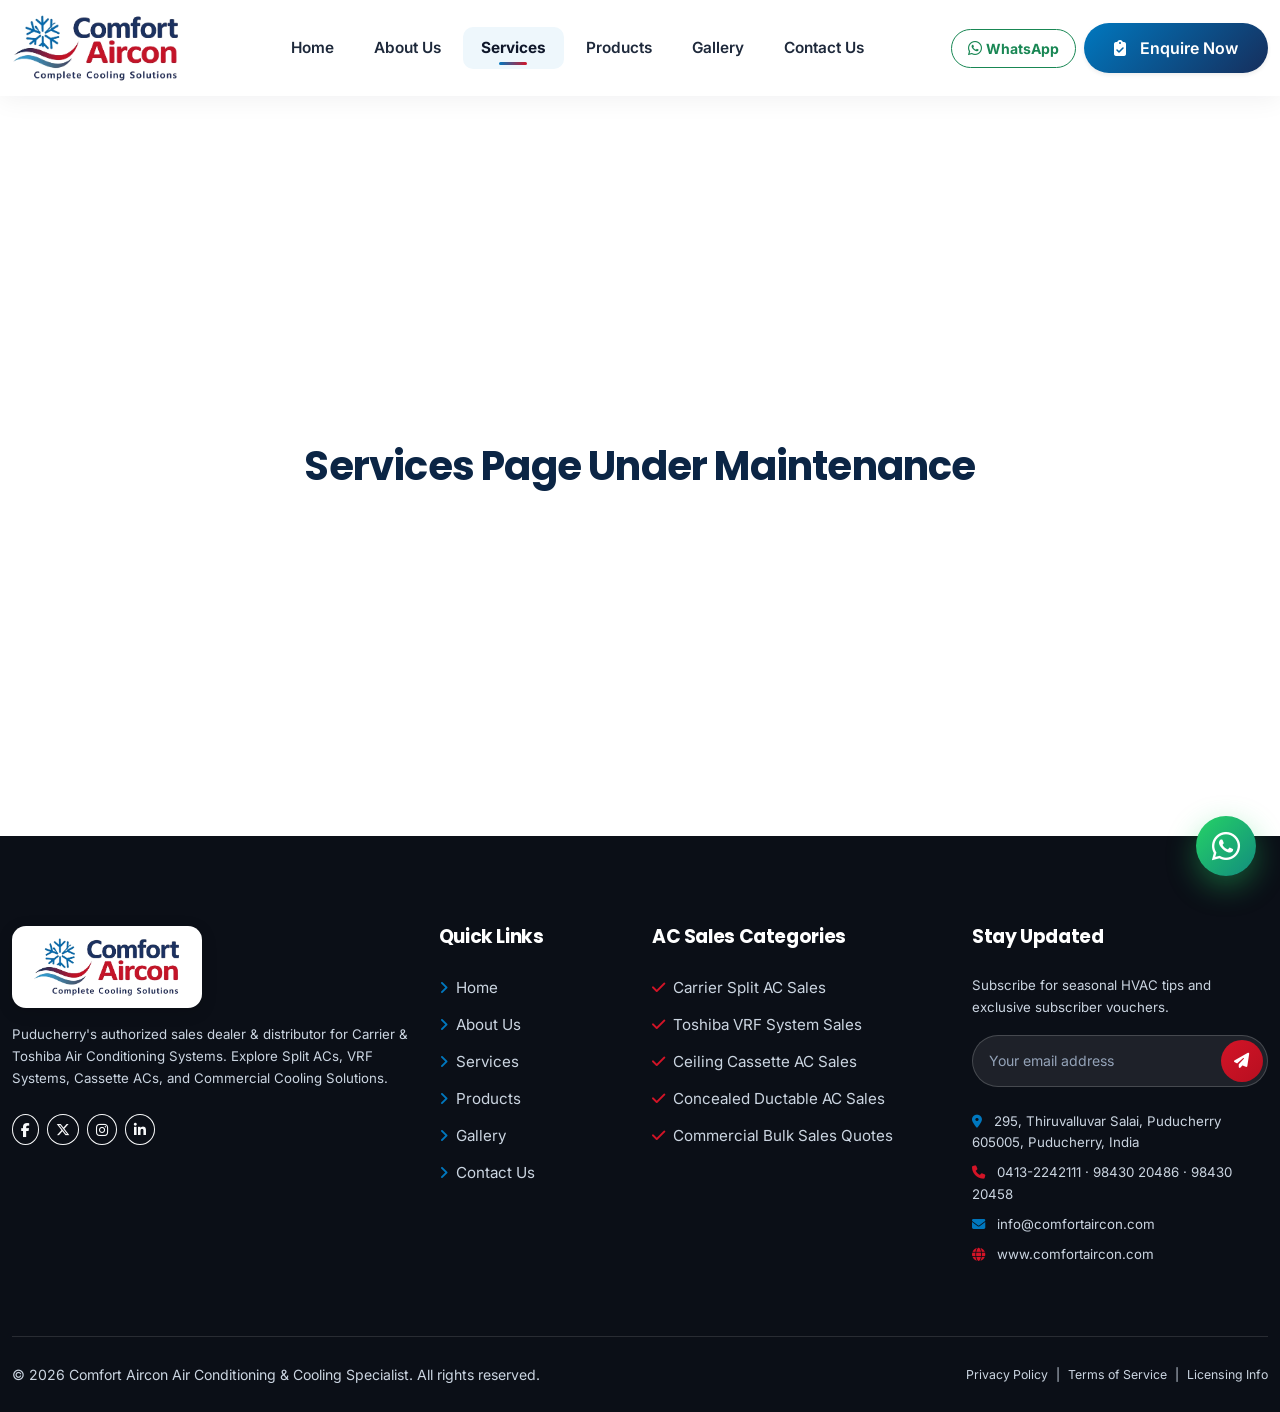
==== commit e3e5a185: "Update services page to under maintenance" ====
--- a/services.html
+++ b/services.html
@@ -4,9 +4,9 @@
 <head>
     <meta charset="UTF-8">
     <meta name="viewport" content="width=device-width, initial-scale=1.0">
-    <title>Air Conditioning Services & Maintenance | Comfort Aircon - Authorized Carrier & Toshiba Dealer</title>
+    <title>Services Under Maintenance | Comfort Aircon - Carrier & Toshiba Puducherry</title>
     <meta name="description"
-        content="Professional AC installation, repair, preventive maintenance, gas filling, jet wash cleaning, replacement, AMC, and commercial HVAC engineering in Pondicherry, Villupuram, and Cuddalore.">
+        content="Comfort Aircon Services page is currently undergoing scheduled maintenance. Contact us directly for Carrier and Toshiba AC sales and service.">
 
     <!-- Favicon -->
     <link rel="icon" type="image/jpeg" href="images/logo.png">
@@ -28,7 +28,7 @@
     <link rel="stylesheet" href="style.css">
 </head>
 
-<body>
+<body class="maintenance-page">
 
 
 
@@ -71,394 +71,10 @@
         </div>
     </nav>
 
-    <!-- PAGE HEADER BANNER -->
-    <header class="page-header-section">
-        <div class="container-xxl">
-            <nav aria-label="breadcrumb" class="mb-3">
-                <ol class="breadcrumb breadcrumb-nav mb-0">
-                    <li class="breadcrumb-item"><a href="index.html"><i class="fa-solid fa-house me-1"></i>Home</a></li>
-                    <li class="breadcrumb-item active" aria-current="page">Services</li>
-                </ol>
-            </nav>
-            <div class="row align-items-center gy-4">
-                <div class="col-lg-8">
-                    <span class="badge bg-primary-subtle text-primary border border-primary-subtle px-3 py-2 rounded-pill fw-bold small mb-3">
-                        <i class="fa-solid fa-screwdriver-wrench me-1"></i> Factory-Certified HVAC Technical Support
-                    </span>
-                    <h1 class="display-5 fw-extrabold text-white mb-3">
-                        Our Air Conditioning &amp; HVAC Services
-                    </h1>
-                    <p class="text-light opacity-90 fs-6 col-lg-11 mb-4">
-                        Puducherry's authorized sales &amp; service dealership for Carrier and Toshiba cooling systems. We provide expert AC installation, precision repairs, seasonal maintenance, R32/R410A gas filling, high-pressure jet cleaning, replacement, AMC plans, and commercial VRF services across Pondicherry, Villupuram, and Cuddalore.
-                    </p>
-                    <div class="d-flex flex-wrap gap-3">
-                        <a href="#appointmentModal" data-bs-toggle="modal" data-bs-target="#appointmentModal"
-                            class="btn btn-primary rounded-pill px-4 py-2.5 fw-bold shadow-sm d-inline-flex align-items-center gap-2">
-                            <i class="fa-solid fa-calendar-check"></i> Book a Service Visit
-                        </a>
-                        <a href="tel:04132242111"
-                            class="btn btn-outline-light rounded-pill px-4 py-2.5 fw-semibold d-inline-flex align-items-center gap-2">
-                            <i class="fa-solid fa-phone-volume text-accent-orange"></i> Call 0413-2242111
-                        </a>
-                        <a href="https://wa.me/919843020486?text=Hi%20Comfort%20Aircon%2C%20I%20would%20like%20to%20book%20an%20AC%20service."
-                            target="_blank" rel="noopener noreferrer"
-                            class="btn btn-success rounded-pill px-4 py-2.5 fw-bold shadow-sm d-inline-flex align-items-center gap-2">
-                            <i class="fa-brands fa-whatsapp fs-5"></i> Chat on WhatsApp
-                        </a>
-                    </div>
-                </div>
-                <div class="col-lg-4 text-center text-lg-end d-none d-lg-block">
-                    <div class="p-3.5 bg-white bg-opacity-10 rounded-4 border border-white border-opacity-20 d-inline-block text-start shadow-sm" style="backdrop-filter: blur(14px);">
-                        <div class="d-flex align-items-center gap-3 mb-2">
-                            <div class="p-2.5 rounded-3 bg-warning text-dark"><i class="fa-solid fa-bolt fs-4 text-white"></i></div>
-                            <div>
-                                <h6 class="mb-0 text-white fw-bold">Emergency Assistance?</h6>
-                                <small class="text-light opacity-75">Express Same-Day Dispatch</small>
-                            </div>
-                        </div>
-                        <hr class="my-2.5 border-white border-opacity-20">
-                        <small class="text-light opacity-90 d-block mb-1"><i class="fa-solid fa-circle-check text-success me-1"></i> 100% Genuine OEM Spares</small>
-                        <small class="text-light opacity-90 d-block mb-1"><i class="fa-solid fa-circle-check text-success me-1"></i> Transparent Fixed BOQ Estimates</small>
-                        <small class="text-light opacity-90 d-block"><i class="fa-solid fa-circle-check text-success me-1"></i> Certified 30-Day Service Guarantee</small>
-                    </div>
-                </div>
-            </div>
-        </div>
-    </header>
-
-    <!-- 8 CORE SERVICES SECTION -->
-    <main class="services-section py-5" id="services-grid" style="background: #FFFFFF;">
-        <div class="container-xxl">
-            <div class="text-center max-w-700 mx-auto mb-5">
-                <span class="section-tag"><i class="fa-solid fa-gears me-1"></i> Comprehensive Solutions</span>
-                <h2 class="section-title display-6 fw-bold">All 8 Specialized AC Services</h2>
-                <p class="text-muted fs-6">Select the service you need below for residential homes, corporate offices, industrial facilities, and commercial complexes.</p>
-            </div>
-
-            <div class="row g-4">
-                <!-- Service 1: AC Installation -->
-                <div class="col-lg-3 col-md-6">
-                    <div class="service-card d-flex flex-column h-100">
-                        <div class="service-img-wrapper">
-                            <img src="images/carrier-split.png" alt="AC Installation Service - Carrier & Toshiba">
-                            <span class="service-badge"><i class="fa-solid fa-wrench me-1 text-warning"></i> Service 01</span>
-                            <span class="service-price-tag bg-primary text-white">Certified Setup</span>
-                        </div>
-                        <div class="service-card-body d-flex flex-column flex-grow-1">
-                            <div class="text-warning small mb-1">
-                                <i class="fa-solid fa-star"></i><i class="fa-solid fa-star"></i><i class="fa-solid fa-star"></i><i class="fa-solid fa-star"></i><i class="fa-solid fa-star"></i>
-                                <span class="text-muted ms-1">(Factory Standard)</span>
-                            </div>
-                            <h4 class="fw-bold fs-5 mb-2">1. AC Installation</h4>
-                            <p class="text-muted small mb-3">
-                                Precision unboxing, structural wall bracket mounting, indoor-to-outdoor copper piping, vacuum leak testing, and electrical wiring for split, cassette, and ductable ACs.
-                            </p>
-                            <ul class="service-card-feature-list">
-                                <li><i class="fa-solid fa-circle-check"></i> Heavy-duty outdoor stand &amp; vibration pads</li>
-                                <li><i class="fa-solid fa-circle-check"></i> Nitrogen pressure &amp; vacuum pump test</li>
-                                <li><i class="fa-solid fa-circle-check"></i> Factory warranty registration verification</li>
-                            </ul>
-                            <div class="service-action-buttons">
-                                <button class="btn-service-book" data-bs-toggle="modal" data-bs-target="#appointmentModal">
-                                    <i class="fa-solid fa-calendar-plus"></i> Book Now
-                                </button>
-                                <a href="https://wa.me/919843020486?text=Hi%20Comfort%20Aircon%2C%20I%20would%20like%20to%20book%20AC%20Installation%20service." target="_blank" class="btn-service-whatsapp" title="WhatsApp Enquiry">
-                                    <i class="fa-brands fa-whatsapp"></i> Chat
-                                </a>
-                            </div>
-                        </div>
-                    </div>
-                </div>
-
-                <!-- Service 2: Repair -->
-                <div class="col-lg-3 col-md-6">
-                    <div class="service-card d-flex flex-column h-100">
-                        <div class="service-img-wrapper">
-                            <img src="images/videoframe_5055.png" alt="AC Repair Service - Fast Troubleshooting">
-                            <span class="service-badge"><i class="fa-solid fa-screwdriver-wrench me-1 text-warning"></i> Service 02</span>
-                            <span class="service-price-tag bg-danger text-white">Rapid Repair</span>
-                        </div>
-                        <div class="service-card-body d-flex flex-column flex-grow-1">
-                            <div class="text-warning small mb-1">
-                                <i class="fa-solid fa-star"></i><i class="fa-solid fa-star"></i><i class="fa-solid fa-star"></i><i class="fa-solid fa-star"></i><i class="fa-solid fa-star"></i>
-                                <span class="text-muted ms-1">(Same-Day Visit)</span>
-                            </div>
-                            <h4 class="fw-bold fs-5 mb-2">2. Repair</h4>
-                            <p class="text-muted small mb-3">
-                                Fast on-site troubleshooting for no-cooling symptoms, compressor trip, PCB circuit failures, fan motor humming, water dripping, and abnormal noise across all brands.
-                            </p>
-                            <ul class="service-card-feature-list">
-                                <li><i class="fa-solid fa-circle-check"></i> Advanced digital error-code diagnostic scan</li>
-                                <li><i class="fa-solid fa-circle-check"></i> 100% genuine OEM replacement parts</li>
-                                <li><i class="fa-solid fa-circle-check"></i> 30-day post-service repair warranty</li>
-                            </ul>
-                            <div class="service-action-buttons">
-                                <button class="btn-service-book" data-bs-toggle="modal" data-bs-target="#appointmentModal">
-                                    <i class="fa-solid fa-calendar-plus"></i> Book Now
-                                </button>
-                                <a href="https://wa.me/919843020486?text=Hi%20Comfort%20Aircon%2C%20I%20would%20like%20to%20book%20AC%20Repair%20service." target="_blank" class="btn-service-whatsapp" title="WhatsApp Enquiry">
-                                    <i class="fa-brands fa-whatsapp"></i> Chat
-                                </a>
-                            </div>
-                        </div>
-                    </div>
-                </div>
-
-                <!-- Service 3: Service & Maintenance -->
-                <div class="col-lg-3 col-md-6">
-                    <div class="service-card d-flex flex-column h-100">
-                        <div class="service-img-wrapper">
-                            <img src="images/hero_tech.png" alt="AC Service & Maintenance - Comprehensive Tune-up">
-                            <span class="service-badge"><i class="fa-solid fa-gauge-high me-1 text-warning"></i> Service 03</span>
-                            <span class="service-price-tag bg-success text-white">Full Tune-Up</span>
-                        </div>
-                        <div class="service-card-body d-flex flex-column flex-grow-1">
-                            <div class="text-warning small mb-1">
-                                <i class="fa-solid fa-star"></i><i class="fa-solid fa-star"></i><i class="fa-solid fa-star"></i><i class="fa-solid fa-star"></i><i class="fa-solid fa-star"></i>
-                                <span class="text-muted ms-1">(Energy Restore)</span>
-                            </div>
-                            <h4 class="fw-bold fs-5 mb-2">3. Service &amp; Maintenance</h4>
-                            <p class="text-muted small mb-3">
-                                Multi-point seasonal inspection to maintain optimal cooling performance, lower energy consumption, inspect electrical wiring, and prevent costly sudden breakdowns.
-                            </p>
-                            <ul class="service-card-feature-list">
-                                <li><i class="fa-solid fa-circle-check"></i> Evaporator &amp; condenser coil clean</li>
-                                <li><i class="fa-solid fa-circle-check"></i> Operating voltage, current &amp; thermostat test</li>
-                                <li><i class="fa-solid fa-circle-check"></i> Blower fan wheel balance &amp; lubrication</li>
-                            </ul>
-                            <div class="service-action-buttons">
-                                <button class="btn-service-book" data-bs-toggle="modal" data-bs-target="#appointmentModal">
-                                    <i class="fa-solid fa-calendar-plus"></i> Book Now
-                                </button>
-                                <a href="https://wa.me/919843020486?text=Hi%20Comfort%20Aircon%2C%20I%20would%20like%20to%20book%20Service%20and%20Maintenance." target="_blank" class="btn-service-whatsapp" title="WhatsApp Enquiry">
-                                    <i class="fa-brands fa-whatsapp"></i> Chat
-                                </a>
-                            </div>
-                        </div>
-                    </div>
-                </div>
-
-                <!-- Service 4: Gas Filling -->
-                <div class="col-lg-3 col-md-6">
-                    <div class="service-card d-flex flex-column h-100">
-                        <div class="service-img-wrapper">
-                            <img src="images/duct.png" alt="AC Gas Filling - R32 & R410A Refrigerant Top-up">
-                            <span class="service-badge"><i class="fa-solid fa-flask-vial me-1 text-warning"></i> Service 04</span>
-                            <span class="service-price-tag bg-info text-white">Eco Cool Gas</span>
-                        </div>
-                        <div class="service-card-body d-flex flex-column flex-grow-1">
-                            <div class="text-warning small mb-1">
-                                <i class="fa-solid fa-star"></i><i class="fa-solid fa-star"></i><i class="fa-solid fa-star"></i><i class="fa-solid fa-star"></i><i class="fa-solid fa-star"></i>
-                                <span class="text-muted ms-1">(Leakage Proof)</span>
-                            </div>
-                            <h4 class="fw-bold fs-5 mb-2">4. Gas Filling</h4>
-                            <p class="text-muted small mb-3">
-                                Electronic leak identification, nitrogen pressure testing, copper brazing repairs, vacuum moisture extraction, and certified weighed charging of pure R32, R410A, and R22 gases.
-                            </p>
-                            <ul class="service-card-feature-list">
-                                <li><i class="fa-solid fa-circle-check"></i> Nitrogen leak-proof pressure verification</li>
-                                <li><i class="fa-solid fa-circle-check"></i> Weighed charging as per manufacturer specs</li>
-                                <li><i class="fa-solid fa-circle-check"></i> Suction/discharge pressure PSI calibration</li>
-                            </ul>
-                            <div class="service-action-buttons">
-                                <button class="btn-service-book" data-bs-toggle="modal" data-bs-target="#appointmentModal">
-                                    <i class="fa-solid fa-calendar-plus"></i> Book Now
-                                </button>
-                                <a href="https://wa.me/919843020486?text=Hi%20Comfort%20Aircon%2C%20I%20need%20AC%20Gas%20Filling%20service." target="_blank" class="btn-service-whatsapp" title="WhatsApp Enquiry">
-                                    <i class="fa-brands fa-whatsapp"></i> Chat
-                                </a>
-                            </div>
-                        </div>
-                    </div>
-                </div>
-
-                <!-- Service 5: Cleaning & Troubleshooting -->
-                <div class="col-lg-3 col-md-6">
-                    <div class="service-card d-flex flex-column h-100">
-                        <div class="service-img-wrapper">
-                            <img src="images/ac.png" alt="AC Jet Cleaning and Troubleshooting Service">
-                            <span class="service-badge"><i class="fa-solid fa-spray-can-sparkles me-1 text-warning"></i> Service 05</span>
-                            <span class="service-price-tag bg-primary text-white">Jet Wash</span>
-                        </div>
-                        <div class="service-card-body d-flex flex-column flex-grow-1">
-                            <div class="text-warning small mb-1">
-                                <i class="fa-solid fa-star"></i><i class="fa-solid fa-star"></i><i class="fa-solid fa-star"></i><i class="fa-solid fa-star"></i><i class="fa-solid fa-star"></i>
-                                <span class="text-muted ms-1">(Deep Sanitized)</span>
-                            </div>
-                            <h4 class="fw-bold fs-5 mb-2">5. Cleaning &amp; Troubleshooting</h4>
-                            <p class="text-muted small mb-3">
-                                High-pressure water jacket foam cleaning to purge deep-seated dust, mold, bacterial colonies, and bad odors. Complete electrical &amp; thermistor troubleshooting.
-                            </p>
-                            <ul class="service-card-feature-list">
-                                <li><i class="fa-solid fa-circle-check"></i> Antibacterial foam wash &amp; high-pressure rinse</li>
-                                <li><i class="fa-solid fa-circle-check"></i> Complete drain tray and piping clog flush</li>
-                                <li><i class="fa-solid fa-circle-check"></i> Airflow CFM boost &amp; allergen elimination</li>
-                            </ul>
-                            <div class="service-action-buttons">
-                                <button class="btn-service-book" data-bs-toggle="modal" data-bs-target="#appointmentModal">
-                                    <i class="fa-solid fa-calendar-plus"></i> Book Now
-                                </button>
-                                <a href="https://wa.me/919843020486?text=Hi%20Comfort%20Aircon%2C%20I%20would%20like%20to%20book%20Cleaning%20and%20Troubleshooting." target="_blank" class="btn-service-whatsapp" title="WhatsApp Enquiry">
-                                    <i class="fa-brands fa-whatsapp"></i> Chat
-                                </a>
-                            </div>
-                        </div>
-                    </div>
-                </div>
-
-                <!-- Service 6: Replacement -->
-                <div class="col-lg-3 col-md-6">
-                    <div class="service-card d-flex flex-column h-100">
-                        <div class="service-img-wrapper">
-                            <img src="images/carrier-split-ac.jpg" alt="AC Replacement and Exchange Upgrade">
-                            <span class="service-badge"><i class="fa-solid fa-arrows-rotate me-1 text-warning"></i> Service 06</span>
-                            <span class="service-price-tag bg-warning text-dark">5-Star Upgrade</span>
-                        </div>
-                        <div class="service-card-body d-flex flex-column flex-grow-1">
-                            <div class="text-warning small mb-1">
-                                <i class="fa-solid fa-star"></i><i class="fa-solid fa-star"></i><i class="fa-solid fa-star"></i><i class="fa-solid fa-star"></i><i class="fa-solid fa-star"></i>
-                                <span class="text-muted ms-1">(Save Power)</span>
-                            </div>
-                            <h4 class="fw-bold fs-5 mb-2">6. Replacement</h4>
-                            <p class="text-muted small mb-3">
-                                Trade-in your old, inefficient, breakdown-prone air conditioner for high-efficiency 5-Star Carrier or Toshiba inverter systems with attractive exchange values.
-                            </p>
-                            <ul class="service-card-feature-list">
-                                <li><i class="fa-solid fa-circle-check"></i> Up to 50% power bill reduction guaranteed</li>
-                                <li><i class="fa-solid fa-circle-check"></i> Best exchange value for used AC units</li>
-                                <li><i class="fa-solid fa-circle-check"></i> Clean, mess-free removal and installation</li>
-                            </ul>
-                            <div class="service-action-buttons">
-                                <button class="btn-service-book" data-bs-toggle="modal" data-bs-target="#appointmentModal">
-                                    <i class="fa-solid fa-calendar-plus"></i> Book Now
-                                </button>
-                                <a href="https://wa.me/919843020486?text=Hi%20Comfort%20Aircon%2C%20I%20would%20like%20to%20enquire%20about%20AC%20Replacement%20and%20Exchange." target="_blank" class="btn-service-whatsapp" title="WhatsApp Enquiry">
-                                    <i class="fa-brands fa-whatsapp"></i> Chat
-                                </a>
-                            </div>
-                        </div>
-                    </div>
-                </div>
-
-                <!-- Service 7: Annual Maintenance -->
-                <div class="col-lg-3 col-md-6">
-                    <div class="service-card d-flex flex-column h-100">
-                        <div class="service-img-wrapper">
-                            <img src="images/livingroom.png" alt="Annual Maintenance Contract - AMC Plans">
-                            <span class="service-badge"><i class="fa-solid fa-shield-halved me-1 text-warning"></i> Service 07</span>
-                            <span class="service-price-tag bg-success text-white">365-Day Care</span>
-                        </div>
-                        <div class="service-card-body d-flex flex-column flex-grow-1">
-                            <div class="text-warning small mb-1">
-                                <i class="fa-solid fa-star"></i><i class="fa-solid fa-star"></i><i class="fa-solid fa-star"></i><i class="fa-solid fa-star"></i><i class="fa-solid fa-star"></i>
-                                <span class="text-muted ms-1">(Zero Breakdown)</span>
-                            </div>
-                            <h4 class="fw-bold fs-5 mb-2">7. Annual Maintenance</h4>
-                            <p class="text-muted small mb-3">
-                                Budget-friendly Comprehensive &amp; Non-Comprehensive Annual Maintenance Contracts (AMC) ensuring year-round optimal cooling, zero downtime, and priority dispatch.
-                            </p>
-                            <ul class="service-card-feature-list">
-                                <li><i class="fa-solid fa-circle-check"></i> 3 to 4 scheduled preventive service visits</li>
-                                <li><i class="fa-solid fa-circle-check"></i> Unlimited priority breakdown callouts</li>
-                                <li><i class="fa-solid fa-circle-check"></i> Free labor &amp; discount on genuine spare parts</li>
-                            </ul>
-                            <div class="service-action-buttons">
-                                <button class="btn-service-book" data-bs-toggle="modal" data-bs-target="#appointmentModal">
-                                    <i class="fa-solid fa-calendar-plus"></i> Book Now
-                                </button>
-                                <a href="https://wa.me/919843020486?text=Hi%20Comfort%20Aircon%2C%20I%20would%20like%20to%20enquire%20about%20Annual%20Maintenance%20AMC%20plans." target="_blank" class="btn-service-whatsapp" title="WhatsApp Enquiry">
-                                    <i class="fa-brands fa-whatsapp"></i> Chat
-                                </a>
-                            </div>
-                        </div>
-                    </div>
-                </div>
-
-                <!-- Service 8: Commercial AC Services -->
-                <div class="col-lg-3 col-md-6">
-                    <div class="service-card d-flex flex-column h-100">
-                        <div class="service-img-wrapper">
-                            <img src="images/carrier-vrf.png" alt="Commercial AC Services - VRF, Cassette, Ductable">
-                            <span class="service-badge"><i class="fa-solid fa-building-circle-check me-1 text-warning"></i> Service 08</span>
-                            <span class="service-price-tag bg-dark text-white">Commercial VRF</span>
-                        </div>
-                        <div class="service-card-body d-flex flex-column flex-grow-1">
-                            <div class="text-warning small mb-1">
-                                <i class="fa-solid fa-star"></i><i class="fa-solid fa-star"></i><i class="fa-solid fa-star"></i><i class="fa-solid fa-star"></i><i class="fa-solid fa-star"></i>
-                                <span class="text-muted ms-1">(Enterprise Scale)</span>
-                            </div>
-                            <h4 class="fw-bold fs-5 mb-2">8. Commercial AC Services</h4>
-                            <p class="text-muted small mb-3">
-                                Heavy-duty HVAC design, multi-story Toshiba SMMS-u VRF engineering, architectural ceiling cassettes, concealed ducting, and corporate AMC contracts across Tamil Nadu.
-                            </p>
-                            <ul class="service-card-feature-list">
-                                <li><i class="fa-solid fa-circle-check"></i> Factory-trained commercial HVAC engineers</li>
-                                <li><i class="fa-solid fa-circle-check"></i> Central BMS controller integration</li>
-                                <li><i class="fa-solid fa-circle-check"></i> Turnkey heat-load calculation &amp; airflow balancing</li>
-                            </ul>
-                            <div class="service-action-buttons">
-                                <button class="btn-service-book" data-bs-toggle="modal" data-bs-target="#appointmentModal">
-                                    <i class="fa-solid fa-calendar-plus"></i> Book Now
-                                </button>
-                                <a href="https://wa.me/919843020486?text=Hi%20Comfort%20Aircon%2C%20I%20would%20like%20to%20consult%20on%20Commercial%20AC%20Services." target="_blank" class="btn-service-whatsapp" title="WhatsApp Enquiry">
-                                    <i class="fa-brands fa-whatsapp"></i> Chat
-                                </a>
-                            </div>
-                        </div>
-                    </div>
-                </div>
-            </div>
-
-            <!-- TRUST PILLARS BAR -->
-            <div class="mt-5 p-4 rounded-4 bg-light border">
-                <div class="row g-4 text-center">
-                    <div class="col-6 col-md-3">
-                        <i class="fa-solid fa-certificate fs-2 text-primary-blue mb-2"></i>
-                        <h6 class="fw-bold text-dark-navy mb-1">Carrier OEM Dealer</h6>
-                        <small class="text-muted">100% genuine factory parts</small>
-                    </div>
-                    <div class="col-6 col-md-3">
-                        <i class="fa-solid fa-user-shield fs-2 text-primary-blue mb-2"></i>
-                        <h6 class="fw-bold text-dark-navy mb-1">Factory Trained</h6>
-                        <small class="text-muted">Experienced HVAC technicians</small>
-                    </div>
-                    <div class="col-6 col-md-3">
-                        <i class="fa-solid fa-truck-fast fs-2 text-primary-blue mb-2"></i>
-                        <h6 class="fw-bold text-dark-navy mb-1">Express Dispatch</h6>
-                        <small class="text-muted">Rapid response across Puducherry</small>
-                    </div>
-                    <div class="col-6 col-md-3">
-                        <i class="fa-solid fa-file-invoice-dollar fs-2 text-primary-blue mb-2"></i>
-                        <h6 class="fw-bold text-dark-navy mb-1">Transparent Pricing</h6>
-                        <small class="text-muted">Itemized quotes, zero hidden fee</small>
-                    </div>
-                </div>
-            </div>
-
-            <!-- EMERGENCY HELPLINE BANNER -->
-            <div class="mt-5 p-4.5 p-lg-5 rounded-4 text-white text-center position-relative overflow-hidden shadow-md"
-                style="background: linear-gradient(135deg, #091A36 0%, #0F2E5D 50%, #08172F 100%);">
-                <div class="position-relative z-2">
-                    <span class="badge bg-danger px-3 py-2 rounded-pill fw-bold mb-3">24/7 Breakdown Assistance</span>
-                    <h3 class="display-6 fw-bold mb-3">Facing an Urgent AC Breakdown in Puducherry?</h3>
-                    <p class="text-light opacity-90 fs-6 max-w-700 mx-auto mb-4">
-                        Don't let sudden cooling loss disrupt your home or business. Call our emergency helpline directly for same-day technician dispatch.
-                    </p>
-                    <div class="d-flex flex-wrap gap-3 justify-content-center">
-                        <a href="tel:04132242111" class="btn btn-primary btn-lg rounded-pill px-4.5 py-3 fw-bold shadow-sm d-inline-flex align-items-center gap-2">
-                            <i class="fa-solid fa-phone-volume"></i> Call 0413-2242111
-                        </a>
-                        <a href="https://wa.me/919843020486?text=Hi%20Comfort%20Aircon%2C%20I%20have%20an%20urgent%20AC%20repair%20requirement." target="_blank"
-                            class="btn btn-success btn-lg rounded-pill px-4.5 py-3 fw-bold shadow-sm d-inline-flex align-items-center gap-2">
-                            <i class="fa-brands fa-whatsapp fs-5"></i> Instant WhatsApp Dispatch
-                        </a>
-                        <a href="#appointmentModal" data-bs-toggle="modal" data-bs-target="#appointmentModal"
-                            class="btn btn-outline-light btn-lg rounded-pill px-4.5 py-3 fw-semibold d-inline-flex align-items-center gap-2">
-                            <i class="fa-solid fa-clipboard-question"></i> Request Callback
-                        </a>
-                    </div>
-                </div>
-            </div>
+    <!-- Under Maintenance Section -->
+    <main class="maintenance-hero">
+        <div class="container text-center py-5">
+            <h1 class="maintenance-title">Services Page Under Maintenance</h1>
         </div>
     </main>
 
